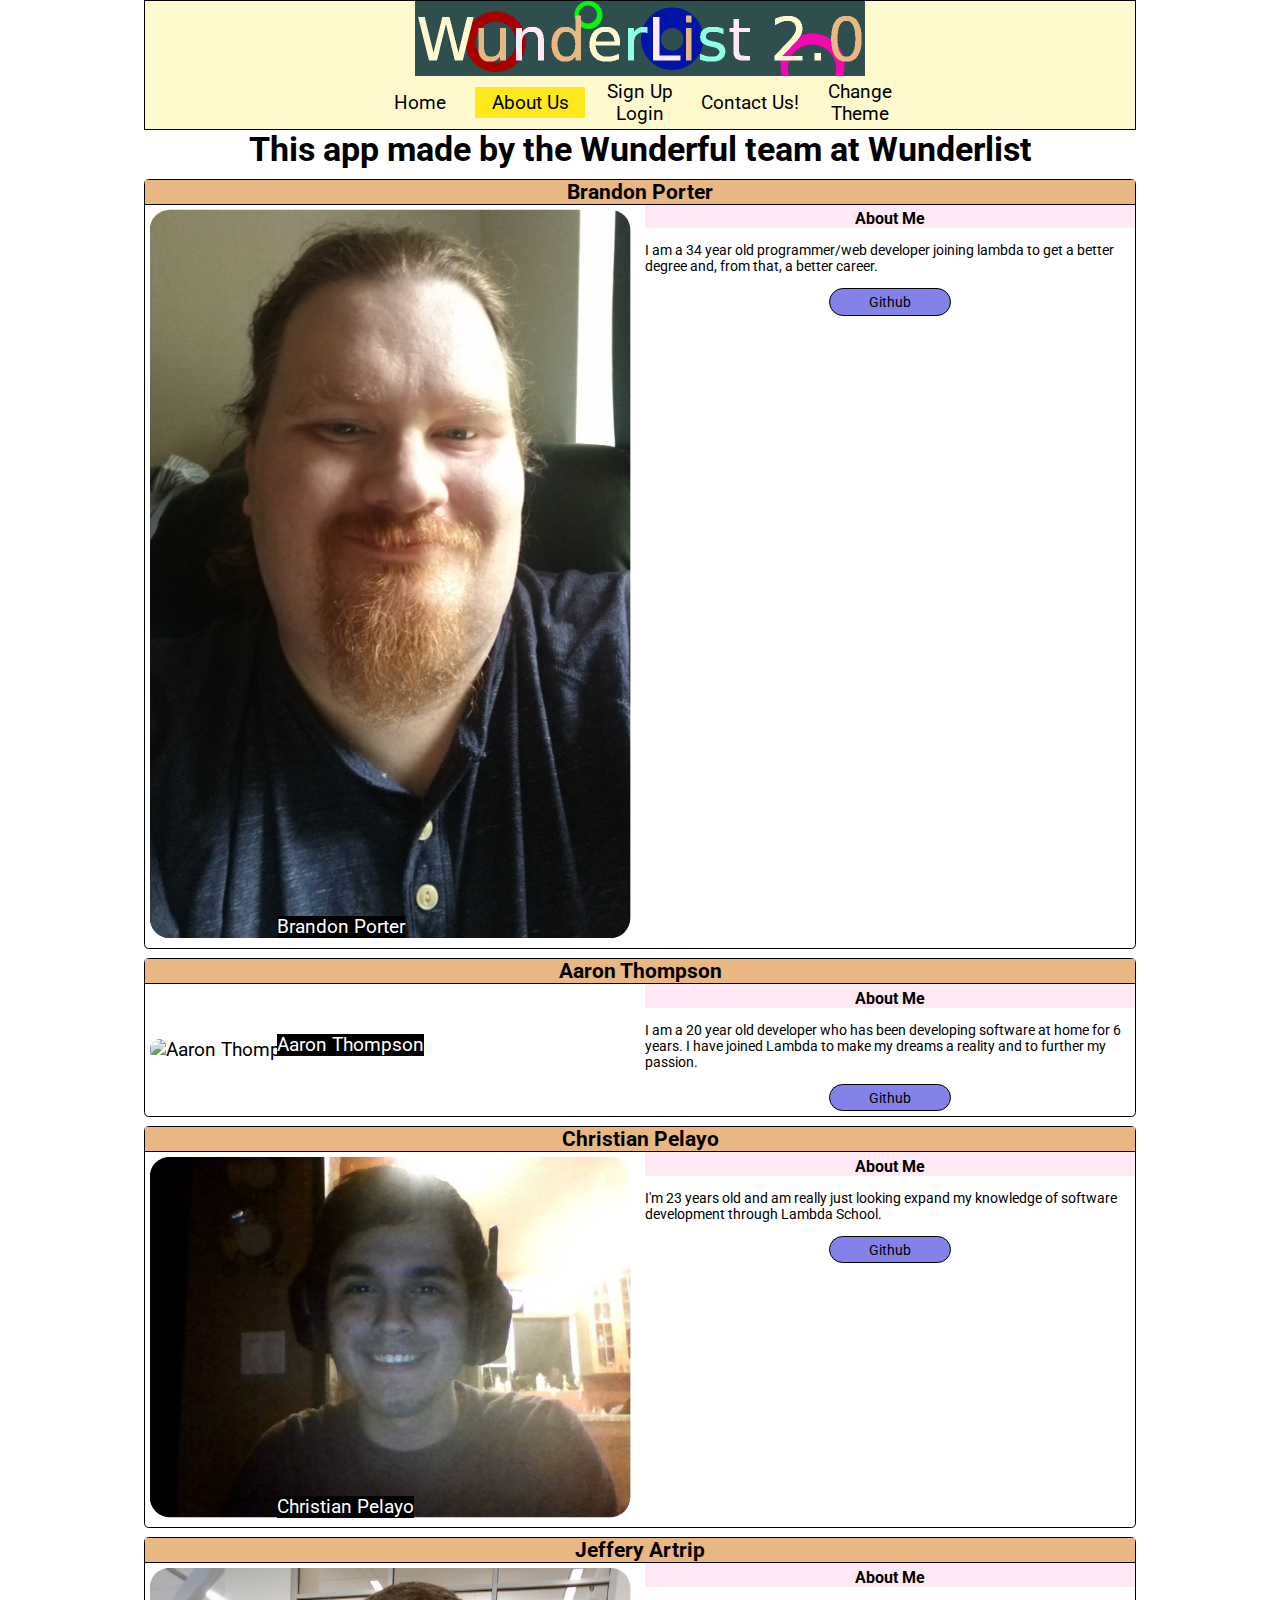
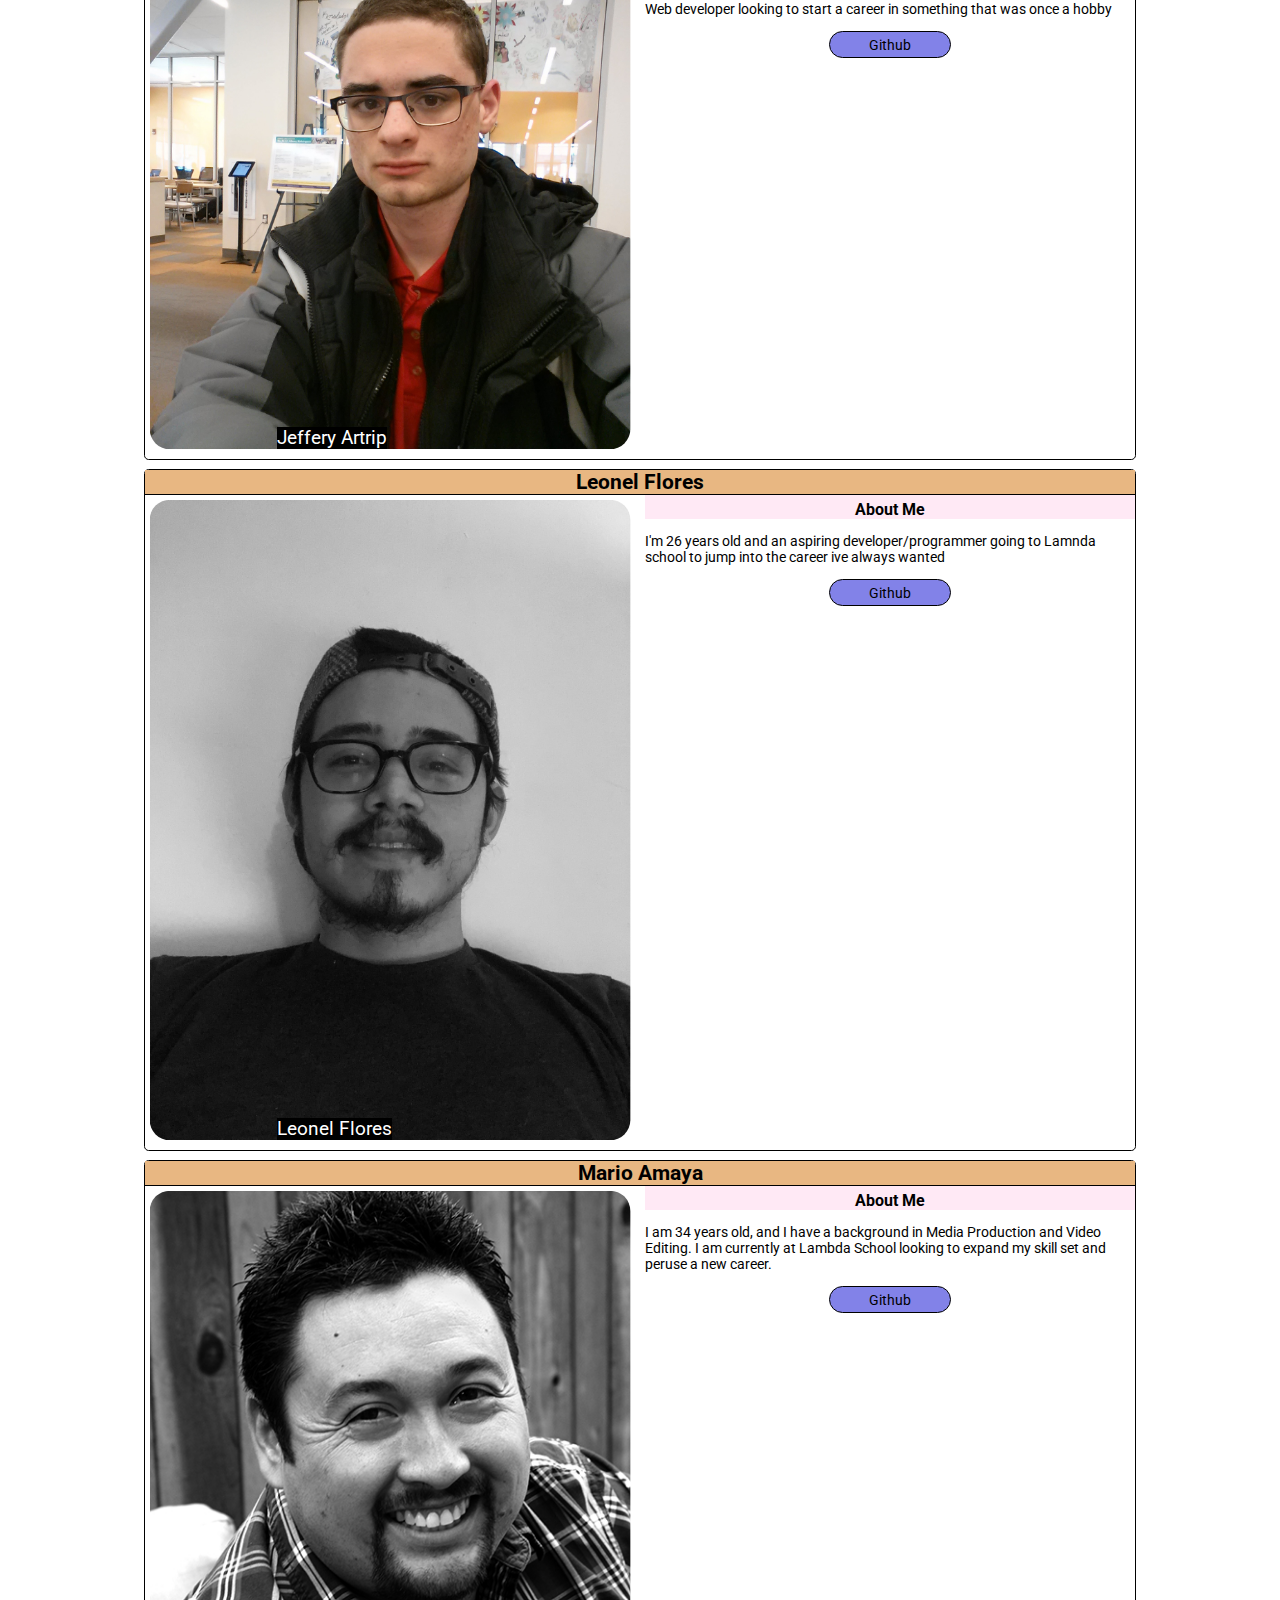
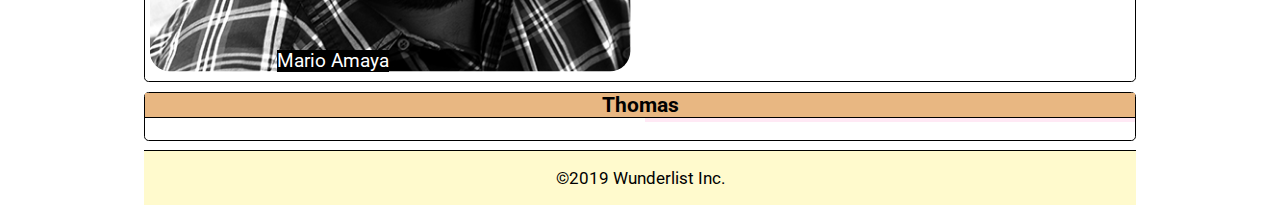
==== about.html @ 2109b666 "MostMVP and some stretch: added support for themes" ====
<!DOCTYPE html>
<html lang="en">
<head>
    <meta charset="UTF-8">
    
    <meta name="Author" content="Brandon Porter">
    <meta name="viewport" content="width=device-width, initial-scale=1.0">
    <meta http-equiv="X-UA-Compatible" content="ie=edge">

    <link href="https://fonts.googleapis.com/css?family=Indie+Flower|Roboto" rel="stylesheet">
    <link rel="stylesheet" href="css/index.css">
    
    <script src="/js/theme.js" async type="module"></script>

    <title>Wunderlist 2.0, Organize Your Life</title>
</head>
<body>
    <header>
        <nav></nav>
    </header>

    <h1>This app made by the Wunderful team at Wunderlist</h1>

    <section class="card-container">
        <div class="card">
            <h3>Brandon Porter</h3>
            <div class="card-data">
                <div class="card-img">
                    <img src="/img/brandon-porter.jpg" alt="Brandon Porter">
                    <p>
                        Brandon Porter
                    </p>
                </div>
                <div class="card-text">
                    <h4>
                        About Me
                    </h4>
                    <p>
                        I am a 34 year old programmer/web developer joining lambda to get a better degree and, from that, a better career.
                    </p>
                    <p class="github">
                        <a href="https://github.com/AshenPheonix?tab=repositories">Github</a>
                    </p>
                </div>
            </div>
        </div>
    </section>
    <section class="card-container">
        <div class="card">
            <h3>Aaron Thompson</h3>
            <div class="card-data">
                <div class="card-img">
                    <img src="/img/aaron.png" alt="Aaron Thompson">
                    <p>Aaron Thompson</p>
                </div>
                <div class="card-text">
                    <h4>About Me</h4>
                    <p>
                        I am a 20 year old developer who has been developing software at home for 6 years. I have joined Lambda to make my dreams a reality and to further my passion.
                    </p>
                    <p class="github">
                        <a href="https://github.com/AaronJThompson?tab=repositories">Github</a>
                    </p>
                </div>
            </div>
        </div>
    </section>
    <section class="card-container">
        <div class="card">
            <h3>Christian Pelayo</h3>
            <div class="card-data">
                <div class="card-img">
                    <img src="./img/christian.jpg" alt="Christian Pelayo">
                    <p>
                        Christian Pelayo
                    </p>
                </div>
                <div class="card-text">
                    <h4>About Me</h4>
                    <p>
                        I'm 23 years old and am really just looking expand my knowledge of software development through Lambda School.
                    </p>
                    <p class="github">
                        <a href="https://github.com/onetrckchris?tab=repositories">Github</a>
                    </p>
                </div>
            </div>
        </div>
    </section>
    <section class="card-container">
        <div class="card">
            <h3>Jeffery Artrip</h3>
            <div class="card-data">
                <div class="card-img">
                    <img src="/img/jeff-a.jpg" alt="Jeffery Artrip">
                    <p>
                        Jeffery Artrip
                    </p>
                </div>
                <div class="card-text">
                    <h4>
                        About Me
                    </h4>
                    <p>
                        Web developer looking to start a career in something that was once a hobby
                    </p>
                    <p class="github">
                        <a href="https://github.com/jeff15133?tab=repositories">Github</a>
                    </p>
                </div>
            </div>
        </div>
    </section>
    <section class="card-container">
        <div class="card">
            <h3>Leonel Flores</h3>
            <div class="card-data">
                <div class="card-img">
                    <img src="/img/leonel.jpg" alt="Leonel Flores">
                    <p>Leonel Flores</p>
                </div>
                <div class="card-text">
                    <h4>
                        About Me
                    </h4>
                    <p>
                        I'm 26 years old and an aspiring developer/programmer going to Lamnda school to jump into the career ive always wanted
                    </p>
                    <p class="github">
                        <a href="https://github.com/lflores12?tab=repositories">Github</a>
                    </p>
                </div>
            </div>
        </div>
    </section>
    <section class="card-container">
        <div class="card">
            <h3>Mario Amaya</h3>
            <div class="card-data">
                <div class="card-img">
                    <img src="/img/mario.jpg" alt="Mario Amaya">
                    <p>
                        Mario Amaya
                    </p>
                </div>
                <div class="card-text">
                    <h4>
                        About Me
                    </h4>
                    <p>
                        I am 34 years old, and I have a background in Media Production and Video Editing.  I am currently at Lambda School looking to expand my skill set and peruse a new career.
                    </p>
                    <p class="github">
                        <a href="https://github.com/MAmaya1?tab=repositories">Github</a>
                    </p>
                </div>
            </div>
        </div>
    </section>
    <section class="card-container">
        <div class="card">
            <h3>Thomas</h3>
            <div class="card-data">
                <div class="card-img">
                    <img src="" alt="">
                    <p></p>
                </div>
                <div class="card-text">
                    <h4></h4>
                    <p></p>
                </div>
            </div>
        </div>
    </section>
    
    <footer></footer>
    <script src="js/runtime.js" type='module'></script>
</body>
</html>
---- css/index.css ----
html,
body {
  font-family: 'Roboto', sans-serif;
  font-size: 14pt;
  margin: 0;
  padding: 0;
}
body {
  width: 100%;
  background-color: white;
}
@media (min-width:768px) {
  body {
    width: 768px;
    margin: auto;
  }
}
@media (min-width:992px) {
  body {
    width: 992px;
    margin: auto;
  }
}
* {
  box-sizing: border-box;
}
h1,
h2,
h3,
h4,
h5,
h6 {
  margin: 0;
  padding: 0;
  font-size: 1rem;
}
h1 {
  text-align: center;
  font-size: 1.8rem;
}
h2 {
  text-align: center;
  font-size: 1.3rem;
}
img {
  width: 100%;
}
header {
  display: flex;
  flex-direction: row;
  justify-content: space-between;
  flex-wrap: nowrap;
  align-items: flex-start;
  position: sticky;
  top: 0;
  width: 100%;
  height: 50px;
  z-index: 1;
}
header .headerImg img {
  max-width: 70%;
  background-color: darkslategray;
}
@media (min-width:768px) {
  header .headerImg img {
    max-width: 50%;
    margin: auto;
  }
}
@media (min-width:768px) {
  header .headerImg {
    display: flex;
    flex-direction: row;
    justify-content: center;
    flex-wrap: nowrap;
    align-items: flex-start;
  }
}
@media (min-width:768px) {
  header {
    display: flex;
    flex-direction: column;
    justify-content: center;
    flex-wrap: nowrap;
    align-items: center;
    height: auto;
    border: 1px black solid;
    border-radius: 0;
    background-color: #fffacd;
  }
}
header nav {
  position: absolute;
  right: 0px;
  top: 0px;
  text-align: center;
  overflow: hidden;
  margin: 0;
  z-index: 100;
  display: flex;
  flex-direction: column;
  justify-content: center;
  flex-wrap: nowrap;
  align-items: flex-start;
  align-items: center;
}
header nav .menuButton {
  background-color: #fffacd;
  cursor: pointer;
  margin: auto;
  padding: 12.5px;
  border: 1px black solid;
  border-radius: 0.25rem;
  width: 110px;
}
@media (min-width:768px) {
  header nav .menuButton {
    display: none;
  }
}
header nav .navContainer {
  background-color: #fffacd;
  transition: transform 0.25s;
  z-index: 100;
}
header nav .navContainer.hide {
  transform: translate(101%);
}
@media (min-width:768px) {
  header nav .navContainer.hide {
    transform: translate(0%);
  }
}
header nav .navContainer section {
  width: 110px;
  padding: 0.25rem;
  border: 1px black solid;
  border-radius: 0.25rem;
}
header nav .navContainer section a {
  text-decoration: none;
  color: black;
}
@media (min-width:768px) {
  header nav .navContainer section {
    border: none;
    border-radius: 0;
  }
}
@media (min-width:768px) {
  header nav .navContainer {
    display: flex;
    flex-direction: row;
    justify-content: space-around;
    flex-wrap: nowrap;
    align-items: flex-start;
    align-items: center;
  }
}
header nav .navContainer .current {
  background-color: #ffe81b;
}
@media (min-width:768px) {
  header nav {
    position: relative;
    width: 100%;
    display: flex;
    flex-direction: row;
    justify-content: center;
    flex-wrap: nowrap;
    align-items: center;
  }
}
.foot {
  background-color: #fffacd;
  display: flex;
  flex-direction: row;
  justify-content: center;
  flex-wrap: nowrap;
  align-items: center;
  border-top: 1px black solid;
}
.foot p {
  font-size: 0.9rem;
}
.card-container {
  border: 1px black solid;
  border-radius: 0.25rem;
  margin: 0.5rem 0rem;
}
.card-container h3 {
  border-bottom: black 1px solid;
  background-color: #E8B782;
  margin: 0;
  font-size: 1.1rem;
  text-align: center;
}
.card-container .card-data {
  display: flex;
  flex-direction: column;
  justify-content: center;
  flex-wrap: nowrap;
  align-items: flex-start;
  padding: 0;
}
.card-container .card-data .card-img {
  margin: 0;
  padding: 0;
  width: 100%;
  position: relative;
  border-bottom: 1px solid black;
}
.card-container .card-data .card-img img {
  padding: 0;
  max-width: 100%;
}
@media (min-width:768px) {
  .card-container .card-data .card-img img {
    padding: 0.25rem;
    border-radius: 25px;
  }
}
.card-container .card-data .card-img p {
  position: absolute;
  bottom: 0;
  margin: 0.5rem;
  color: white;
  background-color: black;
}
@media (min-width:768px) {
  .card-container .card-data .card-img p {
    left: 25%;
  }
}
@media (min-width:768px) {
  .card-container .card-data .card-img {
    border-bottom: none;
    margin-right: 0.5rem;
    align-self: center;
  }
}
.card-container .card-data .card-text {
  width: 100%;
  margin: 0;
}
.card-container .card-data .card-text h4 {
  font-size: 0.85rem;
  padding-top: 0.25rem;
  text-align: center;
  background-color: #ffe9f5;
}
.card-container .card-data .card-text p,
.card-container .card-data .card-text li {
  font-size: 0.75rem;
  color: black;
}
.card-container .card-data .card-text .github {
  border: 1px black solid;
  border-radius: 0.25rem;
  border-radius: 1rem;
  margin: auto;
  text-align: center;
  margin-bottom: 0.25rem;
  width: 25%;
  padding: 0.25rem;
  background-color: #8282e8;
}
.card-container .card-data .card-text .github a {
  text-align: center;
  text-decoration: none;
  padding: 0.25rem;
  color: black;
}
.card-container .card-data .card-text button {
  margin: auto;
  margin-bottom: 1rem;
  background-color: #8fffe6;
  border: outset #8fffe6 2px;
  display: block;
  align-self: center;
}
.card-container .card-data .card-text button:hover {
  border-style: inset;
}
@media (min-width:768px) {
  .card-container .card-data {
    display: flex;
    flex-direction: row;
    justify-content: center;
    flex-wrap: nowrap;
    align-items: flex-start;
  }
}
form {
  display: flex;
  flex-direction: column;
  justify-content: center;
  flex-wrap: nowrap;
  align-items: flex-start;
  border: 1px black solid;
  border-radius: 0.25rem;
  margin: 1rem 0.5rem;
  padding: 0.5rem;
  color: black;
}
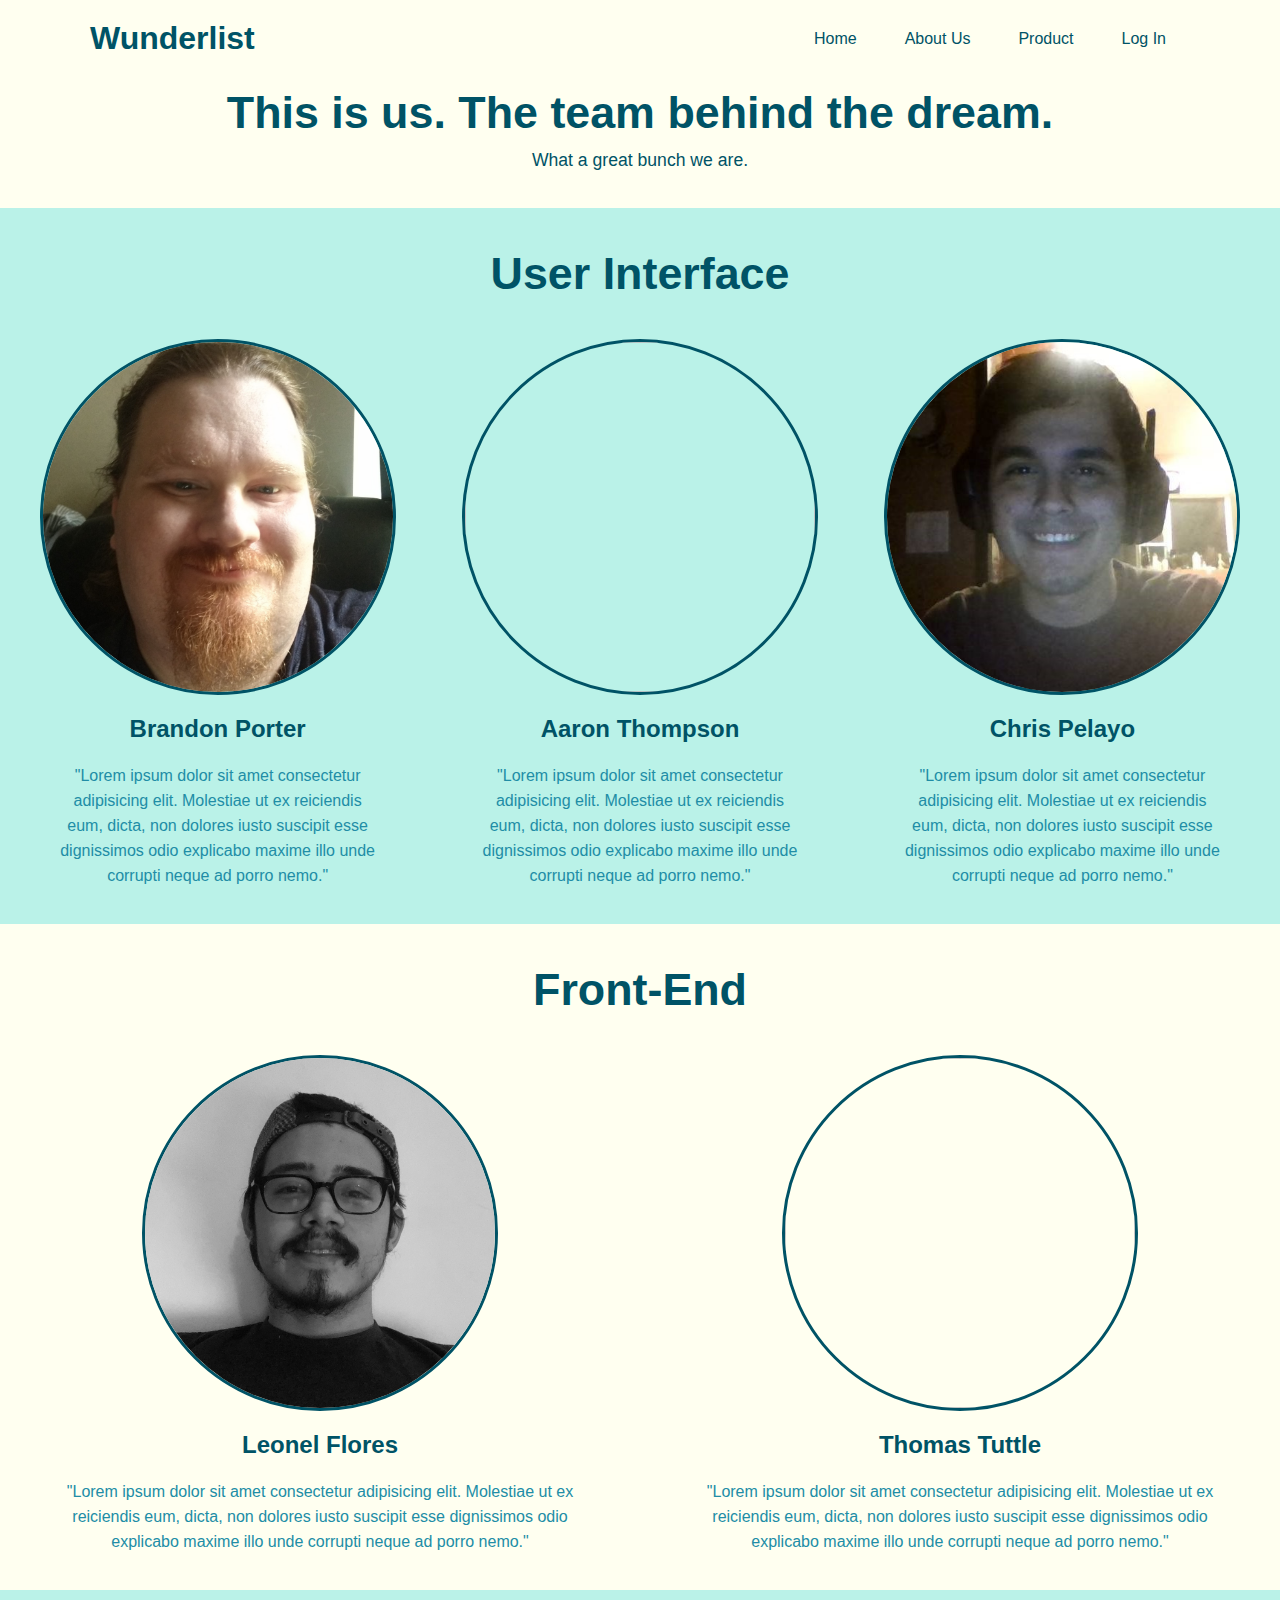
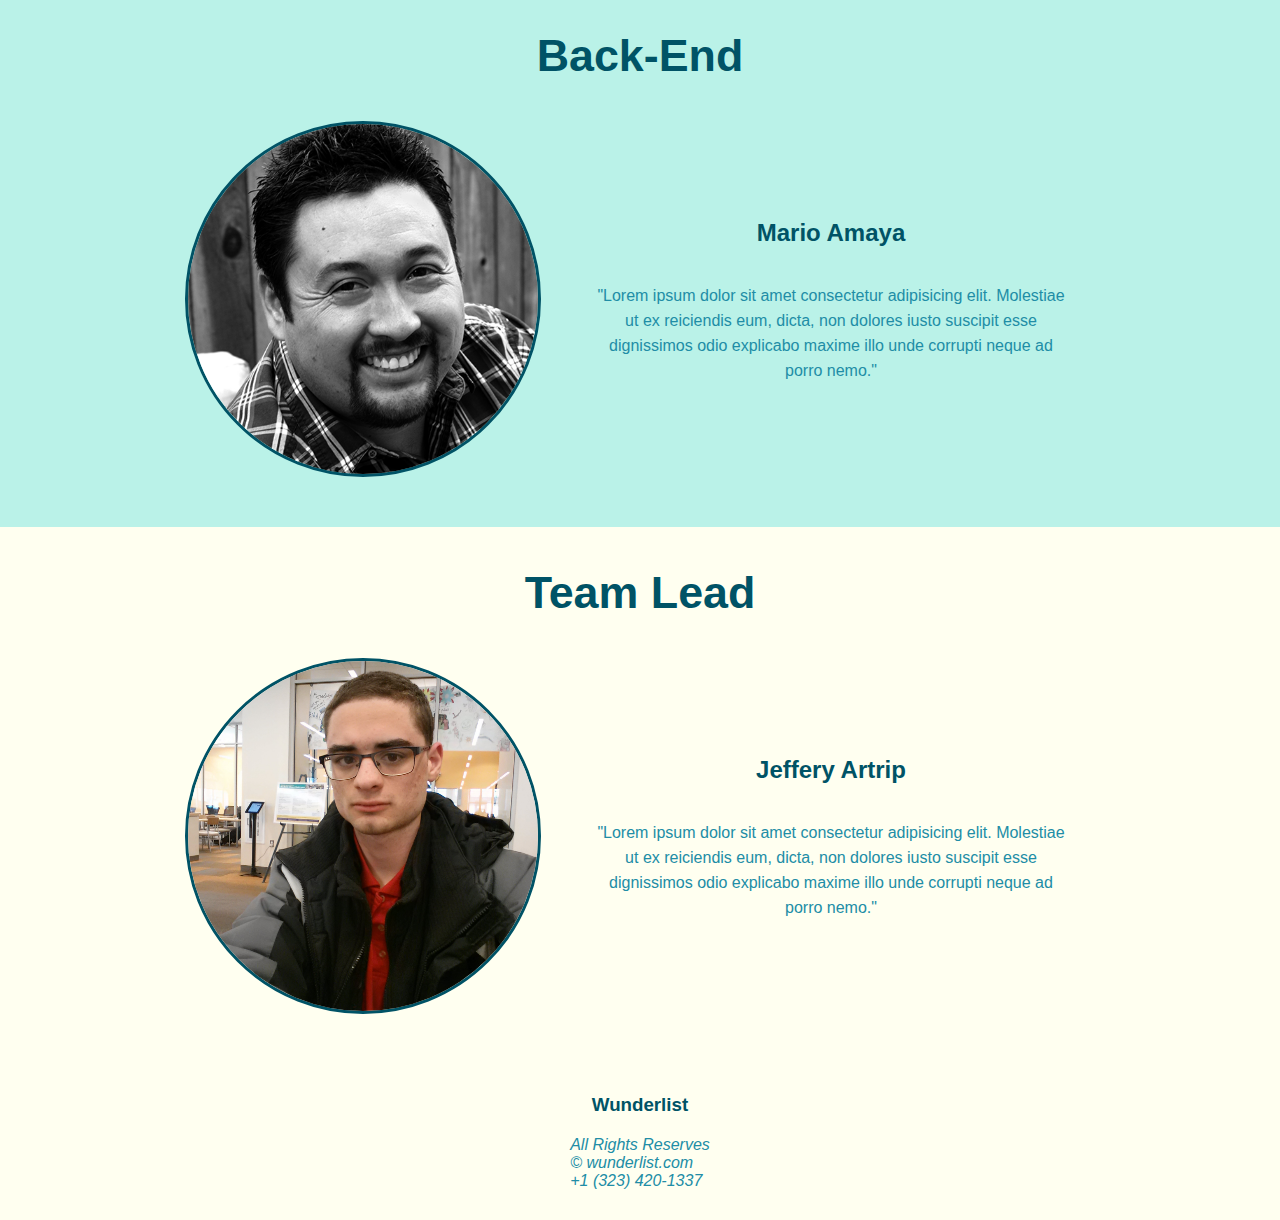
==== commit 9d059624: "placed all files in their proper folders" ====
--- a/about.html
+++ b/about.html
@@ -1,179 +1,117 @@
-<!DOCTYPE html>
-<html lang="en">
-<head>
-    <meta charset="UTF-8">
-    
-    <meta name="Author" content="Brandon Porter">
-    <meta name="viewport" content="width=device-width, initial-scale=1.0">
-    <meta http-equiv="X-UA-Compatible" content="ie=edge">
-
-    <link href="https://fonts.googleapis.com/css?family=Indie+Flower|Roboto" rel="stylesheet">
-    <link rel="stylesheet" href="css/index.css">
-    
-    <script src="/js/theme.js" async type="module"></script>
-
-    <title>Wunderlist 2.0, Organize Your Life</title>
-</head>
-<body>
-    <header>
-        <nav></nav>
-    </header>
-
-    <h1>This app made by the Wunderful team at Wunderlist</h1>
-
-    <section class="card-container">
-        <div class="card">
-            <h3>Brandon Porter</h3>
-            <div class="card-data">
-                <div class="card-img">
-                    <img src="/img/brandon-porter.jpg" alt="Brandon Porter">
-                    <p>
-                        Brandon Porter
-                    </p>
-                </div>
-                <div class="card-text">
-                    <h4>
-                        About Me
-                    </h4>
-                    <p>
-                        I am a 34 year old programmer/web developer joining lambda to get a better degree and, from that, a better career.
-                    </p>
-                    <p class="github">
-                        <a href="https://github.com/AshenPheonix?tab=repositories">Github</a>
-                    </p>
-                </div>
-            </div>
-        </div>
-    </section>
-    <section class="card-container">
-        <div class="card">
-            <h3>Aaron Thompson</h3>
-            <div class="card-data">
-                <div class="card-img">
-                    <img src="/img/aaron.png" alt="Aaron Thompson">
-                    <p>Aaron Thompson</p>
-                </div>
-                <div class="card-text">
-                    <h4>About Me</h4>
-                    <p>
-                        I am a 20 year old developer who has been developing software at home for 6 years. I have joined Lambda to make my dreams a reality and to further my passion.
-                    </p>
-                    <p class="github">
-                        <a href="https://github.com/AaronJThompson?tab=repositories">Github</a>
-                    </p>
-                </div>
-            </div>
-        </div>
-    </section>
-    <section class="card-container">
-        <div class="card">
-            <h3>Christian Pelayo</h3>
-            <div class="card-data">
-                <div class="card-img">
-                    <img src="./img/christian.jpg" alt="Christian Pelayo">
-                    <p>
-                        Christian Pelayo
-                    </p>
-                </div>
-                <div class="card-text">
-                    <h4>About Me</h4>
-                    <p>
-                        I'm 23 years old and am really just looking expand my knowledge of software development through Lambda School.
-                    </p>
-                    <p class="github">
-                        <a href="https://github.com/onetrckchris?tab=repositories">Github</a>
-                    </p>
-                </div>
-            </div>
-        </div>
-    </section>
-    <section class="card-container">
-        <div class="card">
-            <h3>Jeffery Artrip</h3>
-            <div class="card-data">
-                <div class="card-img">
-                    <img src="/img/jeff-a.jpg" alt="Jeffery Artrip">
-                    <p>
-                        Jeffery Artrip
-                    </p>
-                </div>
-                <div class="card-text">
-                    <h4>
-                        About Me
-                    </h4>
-                    <p>
-                        Web developer looking to start a career in something that was once a hobby
-                    </p>
-                    <p class="github">
-                        <a href="https://github.com/jeff15133?tab=repositories">Github</a>
-                    </p>
-                </div>
-            </div>
-        </div>
-    </section>
-    <section class="card-container">
-        <div class="card">
-            <h3>Leonel Flores</h3>
-            <div class="card-data">
-                <div class="card-img">
-                    <img src="/img/leonel.jpg" alt="Leonel Flores">
-                    <p>Leonel Flores</p>
-                </div>
-                <div class="card-text">
-                    <h4>
-                        About Me
-                    </h4>
-                    <p>
-                        I'm 26 years old and an aspiring developer/programmer going to Lamnda school to jump into the career ive always wanted
-                    </p>
-                    <p class="github">
-                        <a href="https://github.com/lflores12?tab=repositories">Github</a>
-                    </p>
-                </div>
-            </div>
-        </div>
-    </section>
-    <section class="card-container">
-        <div class="card">
-            <h3>Mario Amaya</h3>
-            <div class="card-data">
-                <div class="card-img">
-                    <img src="/img/mario.jpg" alt="Mario Amaya">
-                    <p>
-                        Mario Amaya
-                    </p>
-                </div>
-                <div class="card-text">
-                    <h4>
-                        About Me
-                    </h4>
-                    <p>
-                        I am 34 years old, and I have a background in Media Production and Video Editing.  I am currently at Lambda School looking to expand my skill set and peruse a new career.
-                    </p>
-                    <p class="github">
-                        <a href="https://github.com/MAmaya1?tab=repositories">Github</a>
-                    </p>
-                </div>
-            </div>
-        </div>
-    </section>
-    <section class="card-container">
-        <div class="card">
-            <h3>Thomas</h3>
-            <div class="card-data">
-                <div class="card-img">
-                    <img src="" alt="">
-                    <p></p>
-                </div>
-                <div class="card-text">
-                    <h4></h4>
-                    <p></p>
-                </div>
-            </div>
-        </div>
-    </section>
-    
-    <footer></footer>
-    <script src="js/runtime.js" type='module'></script>
-</body>
+<html>
+    <head>
+        <title>Lambda Times</title>
+        <link rel="icon" href="./favicon.ico">
+        <link rel="stylesheet" type="text/css" href="./CSS/index.css" />
+        <script src="./components/Menu/Menu.js" async></script>
+    </head>
+    <body>
+        <header>
+            <a href="/"><h2 class='app-name'>Wunderlist</h2></a>
+            <img class="menu-btn" src="./assets/Hamburger_icon.svg.png" alt="menu button">
+            <nav class="menu-nav">
+                <a href="/">Home</a>
+                <a href="./about.html">About Us</a>
+                <a href="./product.html">Product</a>
+                <a href="#">Log In</a>
+            </nav>
+        </header>
+
+        <div class="menu hide">
+            <ul>
+                <li><a href="/">Home</a></li>
+                <li><a href="./about.html">About Us</a></li>
+                <li><a href="./product.html">Product</a></li>
+                <li><a href="#">Log In</a></li>
+            </ul>
+        </div>
+
+        <section class="sign-up">
+            <h1>This is us. The team behind the dream.</h1>
+            <p>What a great bunch we are.</p>
+        </section>
+
+        <section class="about-content">
+            <div class="gray-bg">
+                <div class="role user-interface">
+                    <h1>User Interface</h1>
+                    <div class="about-person">
+                        <img class="person-img" src="./assets/brandon-porter.jpg"/>
+                        <div class="person-text">
+                            <h2>Brandon Porter</h2>
+                            <p>"Lorem ipsum dolor sit amet consectetur adipisicing elit. Molestiae ut ex reiciendis eum, dicta, non dolores iusto suscipit esse dignissimos odio explicabo maxime illo unde corrupti neque ad porro nemo."</p>
+                        </div>
+                    </div>
+        
+                    <div class="about-person">
+                        <img class="person-img" src="./assets/aaron-thompson.png"/>
+                        <div class="person-text">
+                            <h2>Aaron Thompson</h2>
+                            <p>"Lorem ipsum dolor sit amet consectetur adipisicing elit. Molestiae ut ex reiciendis eum, dicta, non dolores iusto suscipit esse dignissimos odio explicabo maxime illo unde corrupti neque ad porro nemo."</p>
+                        </div>
+                    </div>
+        
+                    <div class="about-person">
+                        <img class="person-img" src="./assets/chris-pelayo.jpg"/>
+                        <div class="person-text">
+                            <h2>Chris Pelayo</h2>
+                            <p>"Lorem ipsum dolor sit amet consectetur adipisicing elit. Molestiae ut ex reiciendis eum, dicta, non dolores iusto suscipit esse dignissimos odio explicabo maxime illo unde corrupti neque ad porro nemo."</p>
+                        </div>
+                    </div>
+                </div>
+            </div>
+
+            <div class="role front-end">
+                <h1>Front-End</h1>
+                <div class="about-person">
+                    <img class="person-img" src="./assets/leonel-flores.jpg"/>
+                    <div class="person-text">
+                        <h2>Leonel Flores</h2>
+                        <p>"Lorem ipsum dolor sit amet consectetur adipisicing elit. Molestiae ut ex reiciendis eum, dicta, non dolores iusto suscipit esse dignissimos odio explicabo maxime illo unde corrupti neque ad porro nemo."</p>
+                    </div>
+                </div>
+    
+                <div class="about-person">
+                    <img class="person-img" />
+                    <div class="person-text">
+                        <h2>Thomas Tuttle</h2>
+                        <p>"Lorem ipsum dolor sit amet consectetur adipisicing elit. Molestiae ut ex reiciendis eum, dicta, non dolores iusto suscipit esse dignissimos odio explicabo maxime illo unde corrupti neque ad porro nemo."</p>
+                    </div>
+                </div>
+            </div>
+
+            <div class="gray-bg">
+                <div class="role back-end">
+                    <h1>Back-End</h1>
+                    <div class="about-person">
+                        <img class="person-img" src="./assets/mario-amaya.jpg"/>
+                        <div class="person-text">
+                            <h2>Mario Amaya</h2>
+                            <p>"Lorem ipsum dolor sit amet consectetur adipisicing elit. Molestiae ut ex reiciendis eum, dicta, non dolores iusto suscipit esse dignissimos odio explicabo maxime illo unde corrupti neque ad porro nemo."</p>
+                        </div>
+                    </div>
+                </div>
+            </div>
+
+            <div class="role back-end">
+                <h1>Team Lead</h1>
+                <div class="about-person">
+                    <img class="person-img" src="./assets/jeffery-artrip.jpg"/>
+                    <div class="person-text">
+                        <h2>Jeffery Artrip</h2>
+                        <p>"Lorem ipsum dolor sit amet consectetur adipisicing elit. Molestiae ut ex reiciendis eum, dicta, non dolores iusto suscipit esse dignissimos odio explicabo maxime illo unde corrupti neque ad porro nemo."</p>
+                    </div>
+                </div>
+            </div>
+        </section>
+
+        <footer>
+            <h3>Wunderlist</h3>
+            <address>
+                All Rights Reserves <br>
+                © wunderlist.com <br>
+                +1 (323) 420-1337
+            </address>
+        </footer>
+    </body>
 </html>--- a/CSS/index.css
+++ b/CSS/index.css
@@ -0,0 +1,438 @@
+@font-face {
+  font-family: 'PT Sans';
+  font-style: italic;
+  font-weight: 400;
+  src: local('PT Sans Italic'), local('PTSans-Italic'), url(https://fonts.gstatic.com/s/ptsans/v10/jizYRExUiTo99u79D0e0x8mN.ttf) format('truetype');
+}
+@font-face {
+  font-family: 'PT Sans';
+  font-style: italic;
+  font-weight: 700;
+  src: local('PT Sans Bold Italic'), local('PTSans-BoldItalic'), url(https://fonts.gstatic.com/s/ptsans/v10/jizdRExUiTo99u79D0e8fOydLxUY.ttf) format('truetype');
+}
+@font-face {
+  font-family: 'PT Sans';
+  font-style: normal;
+  font-weight: 400;
+  src: local('PT Sans'), local('PTSans-Regular'), url(https://fonts.gstatic.com/s/ptsans/v10/jizaRExUiTo99u79D0KEwA.ttf) format('truetype');
+}
+@font-face {
+  font-family: 'PT Sans';
+  font-style: normal;
+  font-weight: 700;
+  src: local('PT Sans Bold'), local('PTSans-Bold'), url(https://fonts.gstatic.com/s/ptsans/v10/jizfRExUiTo99u79B_mh0O6tKA.ttf) format('truetype');
+}
+html {
+  margin: 0px;
+  padding: 0px;
+}
+html p {
+  line-height: 25px;
+}
+body {
+  padding: 0px;
+  margin: auto;
+  background-color: #FFFFF0;
+  font-family: 'PT Sans', sans-serif;
+}
+body a {
+  text-decoration: none;
+  color: #005366;
+}
+body h1 {
+  font-size: 2.8rem;
+  padding: 0px 30px;
+  margin: 10px 0px;
+}
+body .about-header {
+  text-align: center;
+  margin-bottom: 30px;
+}
+body .hide {
+  display: none;
+}
+header {
+  padding: 20px;
+  display: flex;
+  justify-content: space-between;
+  align-items: none;
+  flex-direction: row;
+  max-width: 1100px;
+  margin: auto;
+}
+header h2 {
+  font-size: 2rem;
+  margin: 0;
+}
+header img {
+  cursor: pointer;
+  margin-top: 5px;
+  width: 30px;
+  height: 30px;
+}
+header nav {
+  display: none;
+}
+@media (min-width: 1000px) {
+  header img {
+    display: none;
+  }
+  header nav {
+    width: 400px;
+    display: flex;
+    justify-content: space-around;
+    align-items: center;
+    flex-direction: row;
+  }
+}
+.menu {
+  background-color: #BAF2E8;
+  border-top: 1px solid #C0C0C0;
+  border-bottom: 1px solid #C0C0C0;
+  display: flex;
+  justify-content: center;
+  align-items: center;
+  flex-direction: space-around;
+  height: 300px;
+  position: absolute;
+  z-index: 4;
+  width: 100%;
+}
+.menu ul {
+  list-style: none;
+}
+.menu li {
+  margin: 10px;
+  font-size: 2rem;
+  text-decoration: none;
+}
+.sign-up {
+  color: #005366;
+  padding: 0px 20px;
+  display: flex;
+  justify-content: center;
+  align-items: center;
+  flex-direction: column;
+  text-align: center;
+}
+.sign-up p {
+  margin: 0px 0px 35px 0px;
+  font-size: 1.1rem;
+}
+.sign-up .sign-up-content input {
+  line-height: 50px;
+  width: 300px;
+  align-self: center;
+  border: 1px solid #005366;
+  font-size: 1rem;
+  padding: 0px 10px;
+  margin-bottom: 20px;
+  text-align: center;
+  color: #005366;
+}
+.sign-up .sign-up-content input::placeholder {
+  color: #005366;
+}
+.sign-up .sign-up-content .sign-up-btn {
+  line-height: 50px;
+  background-color: #F56358;
+  color: #FFFFF0;
+  width: 300px;
+  margin: auto;
+  border-radius: 20px;
+  display: block;
+  cursor: pointer;
+}
+@media (min-width: 1000px) {
+  .sign-up .sign-up-content {
+    display: flex;
+    justify-content: none;
+    align-items: none;
+    flex-direction: row;
+  }
+  .sign-up .sign-up-content input {
+    margin: 0px 10px;
+  }
+  .sign-up .sign-up-content .sign-up-btn {
+    margin: 0px 10px;
+  }
+}
+.testimony-img {
+  height: 300px;
+  width: 100%;
+  background-color: #BAF2E8;
+  display: flex;
+  justify-content: center;
+  align-items: center;
+  flex-direction: row;
+}
+.testimonies {
+  display: flex;
+  justify-content: none;
+  align-items: center;
+  flex-direction: column;
+  padding: 30px 30px 0px 30px;
+  max-width: 1100px;
+  margin: auto;
+}
+.testimonies .testimony-text {
+  color: #218DA6;
+  padding: 0px 75px;
+  text-align: center;
+}
+.testimonies .testimony-text .testimony-giver {
+  color: #005366;
+  margin: 0px;
+  padding: 0px 0px 30px 0px;
+}
+@media (min-width: 800px) {
+  .testimonies {
+    display: flex;
+    justify-content: space-around;
+    align-items: none;
+    flex-direction: row;
+    flex-wrap: wrap;
+  }
+  .testimonies .testimony {
+    width: 45%;
+  }
+  .testimonies .testimony-text {
+    padding: 0px 30px;
+    text-align: center;
+  }
+}
+@media (min-width: 1000px) {
+  .testimonies {
+    display: flex;
+    justify-content: space-around;
+    align-items: none;
+    flex-direction: row;
+  }
+  .testimonies .testimony {
+    width: 30%;
+  }
+  .testimonies .testimony-text {
+    padding: 0px 30px;
+    text-align: center;
+  }
+}
+.about-content {
+  display: flex;
+  justify-content: none;
+  align-items: center;
+  flex-direction: column;
+}
+.about-content .gray-bg {
+  background-color: #BAF2E8;
+  width: 100%;
+}
+.about-content .role {
+  max-width: 1400px;
+  margin: auto;
+  padding-top: 30px;
+  display: flex;
+  justify-content: none;
+  align-items: none;
+  flex-direction: column;
+}
+.about-content .role h1 {
+  text-align: center;
+  color: #005366;
+}
+@media (min-width: 1000px) {
+  .about-content .role {
+    display: flex;
+    justify-content: space-around;
+    align-items: none;
+    flex-direction: row;
+    flex-wrap: wrap;
+  }
+  .about-content .role h1 {
+    width: 100%;
+    margin-bottom: 30px;
+  }
+}
+@media (min-width: 1200px) {
+  .about-content .role {
+    display: flex;
+    justify-content: center;
+    align-items: center;
+    flex-direction: row;
+    flex-wrap: wrap;
+  }
+  .about-content .role h1 {
+    width: 100%;
+    margin-bottom: 40px;
+  }
+}
+@media (min-width: 1000px) {
+  .about-content .user-interface .about-person {
+    width: 50%;
+  }
+  .about-content .user-interface .about-person .person-text {
+    padding: 0px 50px;
+  }
+}
+@media (min-width: 1200px) {
+  .about-content .user-interface .about-person {
+    width: 33%;
+  }
+}
+@media (min-width: 1000px) {
+  .about-content .front-end .about-person {
+    width: 50%;
+  }
+  .about-content .front-end .about-person .person-text {
+    padding: 0px 50px;
+  }
+}
+@media (min-width: 1200px) {
+  .about-content .front-end .about-person {
+    width: 50%;
+  }
+}
+@media (min-width: 1000px) {
+  .about-content .back-end .about-person {
+    display: flex;
+    justify-content: none;
+    align-items: none;
+    flex-direction: row;
+    width: 75%;
+    margin-bottom: 50px;
+    padding-left: 50px;
+  }
+  .about-content .back-end .about-person .person-text {
+    width: 50%;
+    padding: 0px 50px;
+    display: flex;
+    justify-content: center;
+    align-items: center;
+    flex-direction: column;
+  }
+}
+@media (min-width: 1400px) {
+  .about-content .back-end .about-person {
+    padding-left: 100px;
+  }
+  .about-content .back-end .about-person .person-text {
+    width: 50%;
+    padding: 0px 100px;
+  }
+}
+.about-content .about-person {
+  text-align: center;
+  margin-bottom: 20px;
+}
+.about-content .about-person .person-img {
+  height: 350px;
+  width: 350px;
+  border: 3px solid #005366;
+  border-radius: 50%;
+}
+.about-content .about-person .person-text {
+  padding: 0px 20px;
+}
+.about-content .about-person .person-text h2 {
+  color: #005366;
+}
+.about-content .about-person .person-text p {
+  color: #218DA6;
+}
+@media (min-width: 800px) {
+  .about-content .about-person .person-text {
+    padding: 0px 100px;
+  }
+}
+@media (min-width: 1200px) {
+  .about-content .about-person .person-text {
+    padding: 0px 75px;
+  }
+}
+.join-others {
+  text-align: center;
+  color: #005366;
+  background-color: #BAF2E8;
+  padding: 50px 20px;
+}
+.join-others h2 {
+  font-size: 2rem;
+  margin: 0px;
+  margin-bottom: 20px;
+}
+.join-others h2 .colored-h2 {
+  color: #F56358;
+}
+.join-others .sign-up-content input {
+  line-height: 50px;
+  width: 300px;
+  align-self: center;
+  border: 1px solid #005366;
+  font-size: 1rem;
+  padding: 0px 10px;
+  margin-bottom: 20px;
+  text-align: center;
+  color: #005366;
+}
+.join-others .sign-up-content input::placeholder {
+  color: #005366;
+}
+.join-others .sign-up-content .sign-up-btn {
+  line-height: 50px;
+  background-color: #F56358;
+  color: #FFFFF0;
+  width: 300px;
+  margin: auto;
+  border-radius: 20px;
+  display: block;
+  cursor: pointer;
+}
+@media (min-width: 1000px) {
+  .join-others .sign-up-content {
+    display: flex;
+    justify-content: center;
+    align-items: none;
+    flex-direction: row;
+  }
+  .join-others .sign-up-content input {
+    margin: 0px 10px;
+  }
+  .join-others .sign-up-content .sign-up-btn {
+    margin: 0px 10px;
+  }
+}
+@media (min-width: 800px) {
+  .join-others {
+    padding: 50px 125px;
+  }
+}
+@media (min-width: 1000px) {
+  .join-others {
+    padding: 50px 200px;
+  }
+}
+.features {
+  padding: 30px 30px 60px 30px;
+  max-width: 1100px;
+  margin: auto;
+}
+.features h2 {
+  color: #005366;
+  font-size: 2rem;
+}
+.features p {
+  color: #218DA6;
+}
+footer {
+  display: flex;
+  justify-content: center;
+  align-items: center;
+  flex-direction: column;
+  padding: 30px;
+}
+footer h3 {
+  color: #005366;
+  margin: 0px 0px 20px 0px;
+}
+footer address {
+  color: #218DA6;
+}
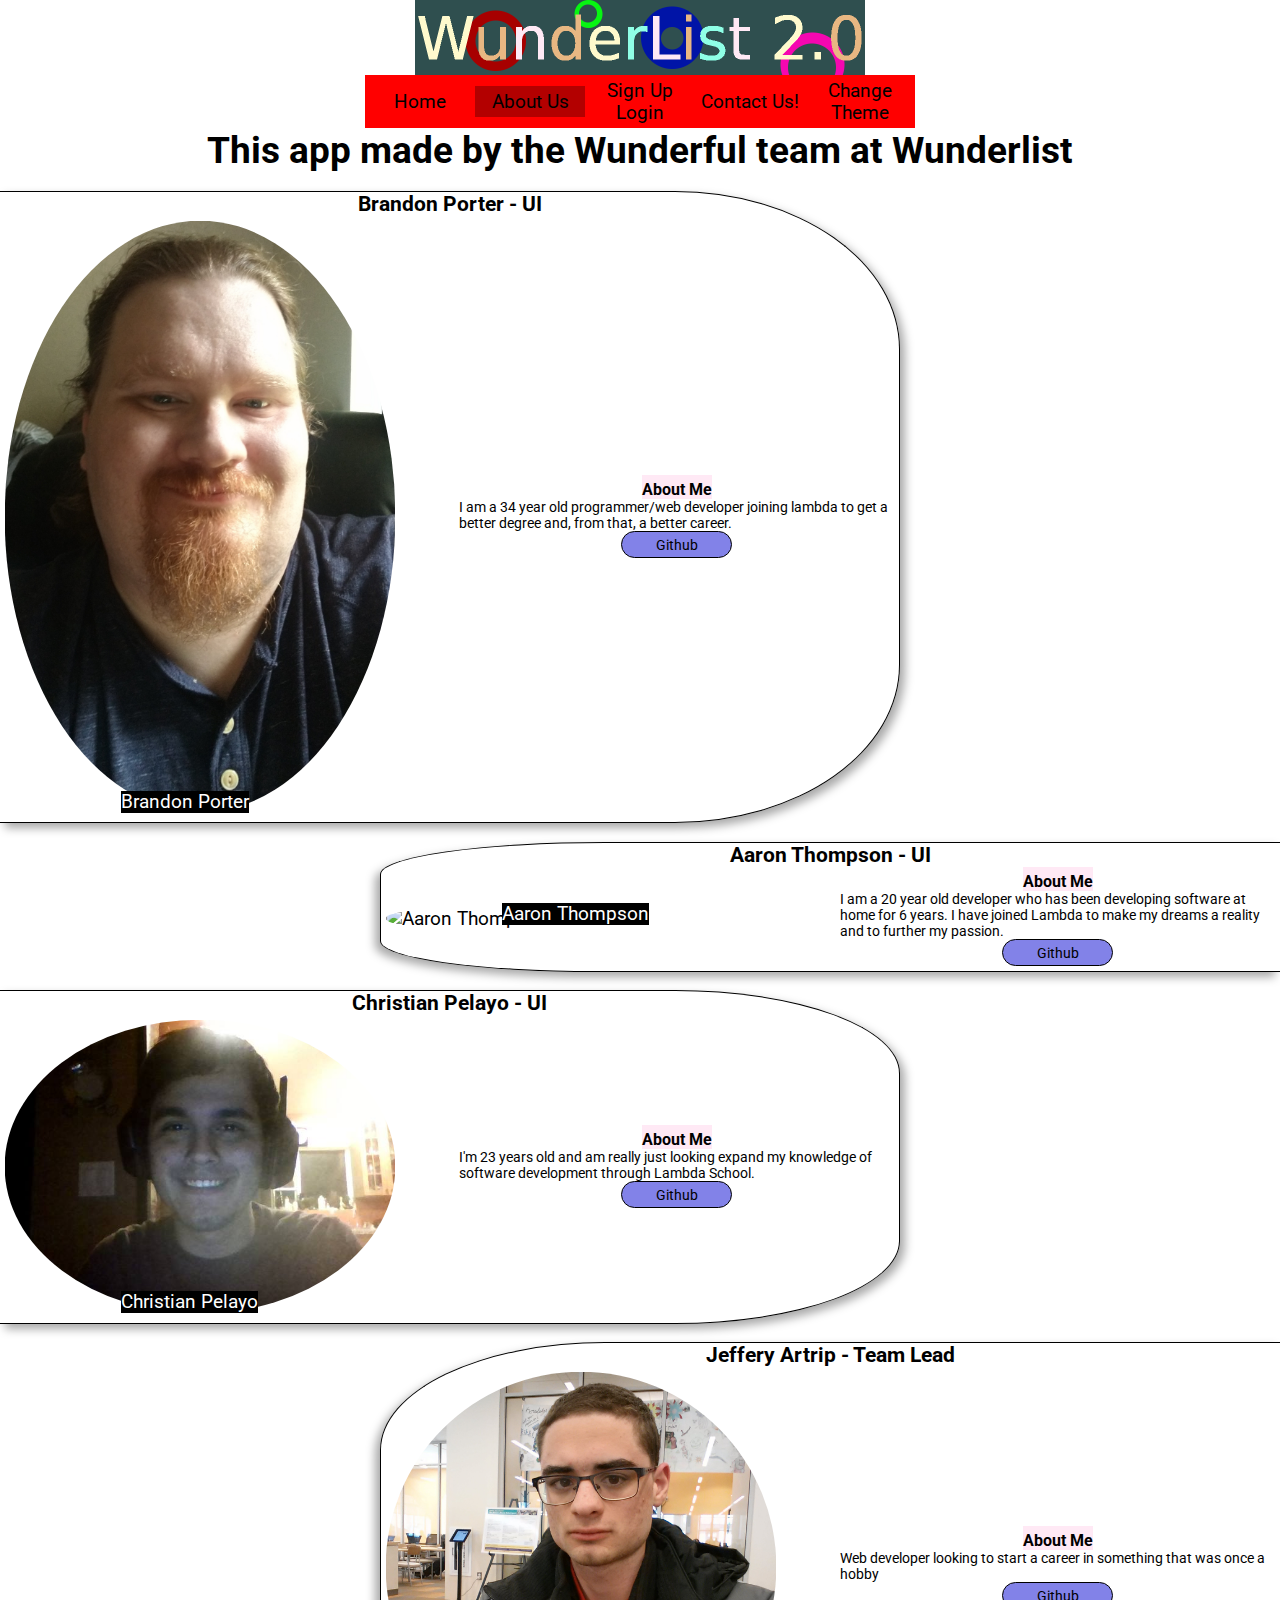
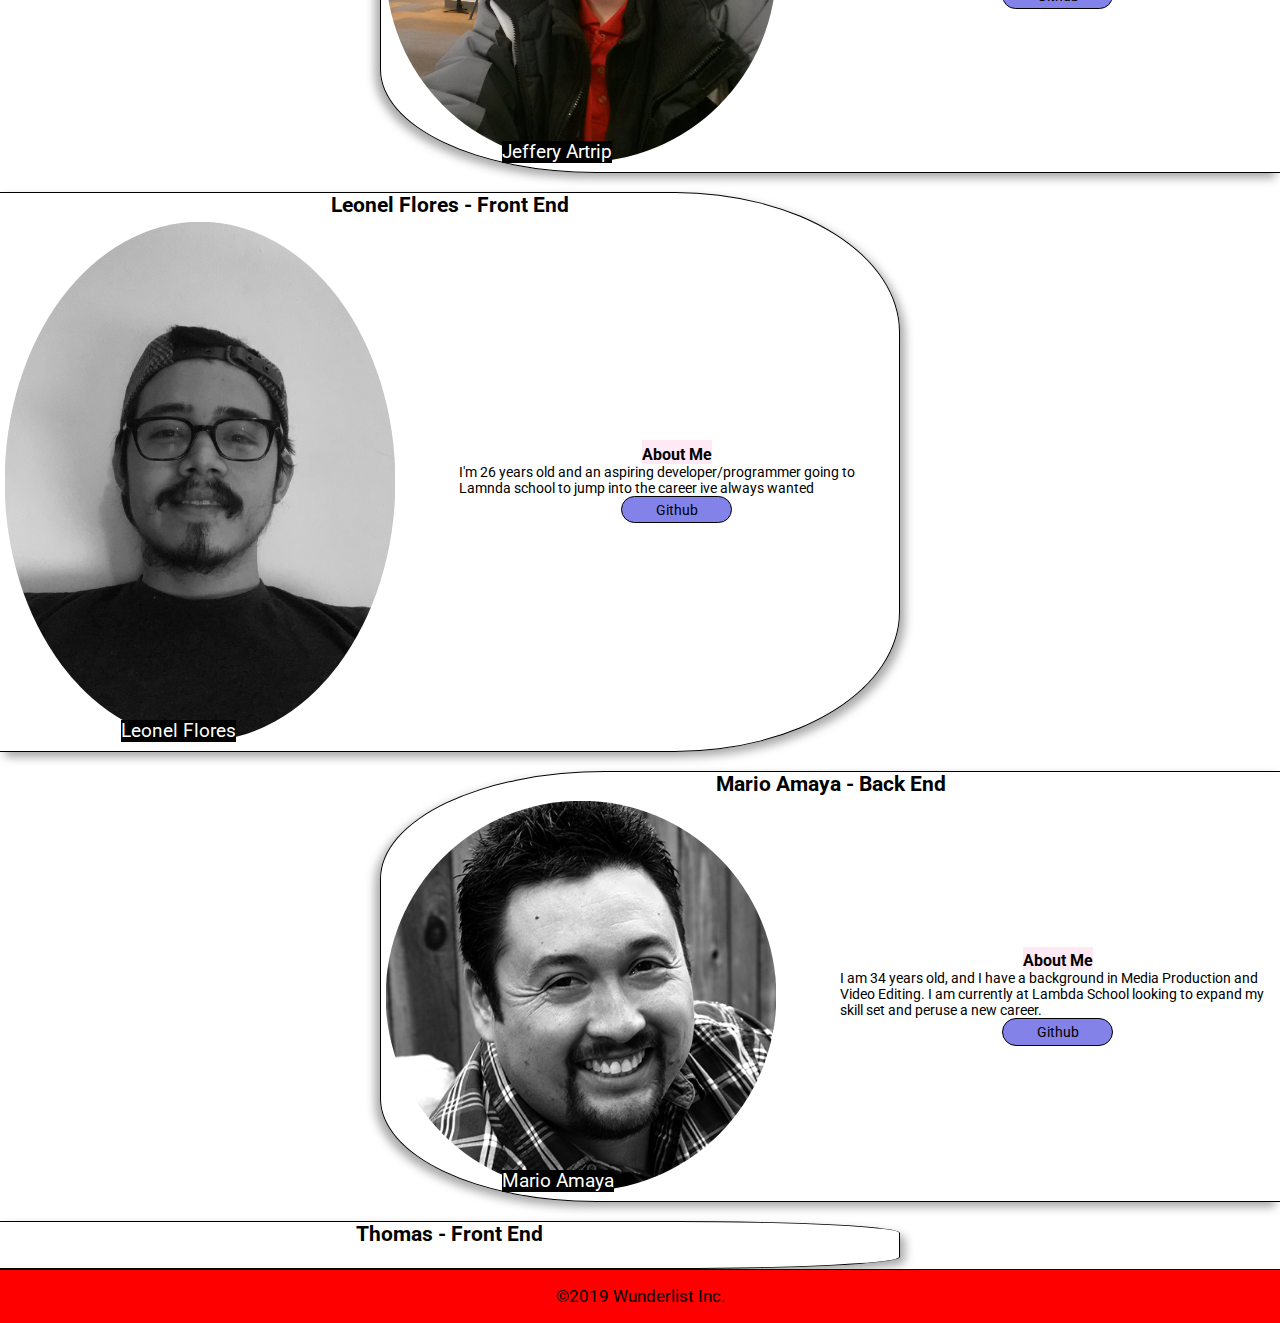
==== commit 50765efc: "Stretch: Some styling changes" ====
--- a/about.html
+++ b/about.html
@@ -1,117 +1,180 @@
-<html>
-    <head>
-        <title>Lambda Times</title>
-        <link rel="icon" href="./favicon.ico">
-        <link rel="stylesheet" type="text/css" href="./CSS/index.css" />
-        <script src="./components/Menu/Menu.js" async></script>
-    </head>
-    <body>
-        <header>
-            <a href="/"><h2 class='app-name'>Wunderlist</h2></a>
-            <img class="menu-btn" src="./assets/Hamburger_icon.svg.png" alt="menu button">
-            <nav class="menu-nav">
-                <a href="/">Home</a>
-                <a href="./about.html">About Us</a>
-                <a href="./product.html">Product</a>
-                <a href="#">Log In</a>
-            </nav>
-        </header>
-
-        <div class="menu hide">
-            <ul>
-                <li><a href="/">Home</a></li>
-                <li><a href="./about.html">About Us</a></li>
-                <li><a href="./product.html">Product</a></li>
-                <li><a href="#">Log In</a></li>
-            </ul>
-        </div>
-
-        <section class="sign-up">
-            <h1>This is us. The team behind the dream.</h1>
-            <p>What a great bunch we are.</p>
-        </section>
-
-        <section class="about-content">
-            <div class="gray-bg">
-                <div class="role user-interface">
-                    <h1>User Interface</h1>
-                    <div class="about-person">
-                        <img class="person-img" src="./assets/brandon-porter.jpg"/>
-                        <div class="person-text">
-                            <h2>Brandon Porter</h2>
-                            <p>"Lorem ipsum dolor sit amet consectetur adipisicing elit. Molestiae ut ex reiciendis eum, dicta, non dolores iusto suscipit esse dignissimos odio explicabo maxime illo unde corrupti neque ad porro nemo."</p>
-                        </div>
-                    </div>
-        
-                    <div class="about-person">
-                        <img class="person-img" src="./assets/aaron-thompson.png"/>
-                        <div class="person-text">
-                            <h2>Aaron Thompson</h2>
-                            <p>"Lorem ipsum dolor sit amet consectetur adipisicing elit. Molestiae ut ex reiciendis eum, dicta, non dolores iusto suscipit esse dignissimos odio explicabo maxime illo unde corrupti neque ad porro nemo."</p>
-                        </div>
-                    </div>
-        
-                    <div class="about-person">
-                        <img class="person-img" src="./assets/chris-pelayo.jpg"/>
-                        <div class="person-text">
-                            <h2>Chris Pelayo</h2>
-                            <p>"Lorem ipsum dolor sit amet consectetur adipisicing elit. Molestiae ut ex reiciendis eum, dicta, non dolores iusto suscipit esse dignissimos odio explicabo maxime illo unde corrupti neque ad porro nemo."</p>
-                        </div>
-                    </div>
-                </div>
-            </div>
-
-            <div class="role front-end">
-                <h1>Front-End</h1>
-                <div class="about-person">
-                    <img class="person-img" src="./assets/leonel-flores.jpg"/>
-                    <div class="person-text">
-                        <h2>Leonel Flores</h2>
-                        <p>"Lorem ipsum dolor sit amet consectetur adipisicing elit. Molestiae ut ex reiciendis eum, dicta, non dolores iusto suscipit esse dignissimos odio explicabo maxime illo unde corrupti neque ad porro nemo."</p>
-                    </div>
-                </div>
-    
-                <div class="about-person">
-                    <img class="person-img" />
-                    <div class="person-text">
-                        <h2>Thomas Tuttle</h2>
-                        <p>"Lorem ipsum dolor sit amet consectetur adipisicing elit. Molestiae ut ex reiciendis eum, dicta, non dolores iusto suscipit esse dignissimos odio explicabo maxime illo unde corrupti neque ad porro nemo."</p>
-                    </div>
-                </div>
-            </div>
-
-            <div class="gray-bg">
-                <div class="role back-end">
-                    <h1>Back-End</h1>
-                    <div class="about-person">
-                        <img class="person-img" src="./assets/mario-amaya.jpg"/>
-                        <div class="person-text">
-                            <h2>Mario Amaya</h2>
-                            <p>"Lorem ipsum dolor sit amet consectetur adipisicing elit. Molestiae ut ex reiciendis eum, dicta, non dolores iusto suscipit esse dignissimos odio explicabo maxime illo unde corrupti neque ad porro nemo."</p>
-                        </div>
-                    </div>
-                </div>
-            </div>
-
-            <div class="role back-end">
-                <h1>Team Lead</h1>
-                <div class="about-person">
-                    <img class="person-img" src="./assets/jeffery-artrip.jpg"/>
-                    <div class="person-text">
-                        <h2>Jeffery Artrip</h2>
-                        <p>"Lorem ipsum dolor sit amet consectetur adipisicing elit. Molestiae ut ex reiciendis eum, dicta, non dolores iusto suscipit esse dignissimos odio explicabo maxime illo unde corrupti neque ad porro nemo."</p>
-                    </div>
-                </div>
-            </div>
-        </section>
-
-        <footer>
-            <h3>Wunderlist</h3>
-            <address>
-                All Rights Reserves <br>
-                © wunderlist.com <br>
-                +1 (323) 420-1337
-            </address>
-        </footer>
-    </body>
+<!DOCTYPE html>
+<html lang="en">
+<head>
+    <meta charset="UTF-8">
+    
+    <meta name="Author" content="Brandon Porter">
+    <meta name="viewport" content="width=device-width, initial-scale=1.0">
+    <meta http-equiv="X-UA-Compatible" content="ie=edge">
+
+    <link href="https://fonts.googleapis.com/css?family=Indie+Flower|Roboto" rel="stylesheet">
+    <link rel="stylesheet" href="css/index.css">
+    
+    <script src="/js/theme.js" async type="module"></script>
+
+    <title>Wunderlist 2.0, Organize Your Life</title>
+</head>
+<body>
+    <header>
+        <nav></nav>
+    </header>
+
+    <h1>This app made by the Wunderful team at Wunderlist</h1>
+    <section id="about">
+        <section class="card-container">
+            <div class="card">
+                <h3>Brandon Porter - UI</h3>
+                <div class="card-data">
+                    <div class="card-img">
+                        <img src="/img/brandon-porter.jpg" alt="Brandon Porter">
+                        <p>
+                            Brandon Porter
+                        </p>
+                    </div>
+                    <div class="card-text">
+                        <h4>
+                            About Me
+                        </h4>
+                        <p>
+                            I am a 34 year old programmer/web developer joining lambda to get a better degree and, from that, a better career.
+                        </p>
+                        <p class="github">
+                            <a href="https://github.com/AshenPheonix?tab=repositories">Github</a>
+                        </p>
+                    </div>
+                </div>
+            </div>
+        </section>
+        <section class="card-container">
+            <div class="card">
+                <h3>Aaron Thompson - UI</h3>
+                <div class="card-data">
+                    <div class="card-img">
+                        <img src="/img/aaron.png" alt="Aaron Thompson">
+                        <p>Aaron Thompson</p>
+                    </div>
+                    <div class="card-text">
+                        <h4>About Me</h4>
+                        <p>
+                            I am a 20 year old developer who has been developing software at home for 6 years. I have joined Lambda to make my dreams a reality and to further my passion.
+                        </p>
+                        <p class="github">
+                            <a href="https://github.com/AaronJThompson?tab=repositories">Github</a>
+                        </p>
+                    </div>
+                </div>
+            </div>
+        </section>
+        <section class="card-container">
+            <div class="card">
+                <h3>Christian Pelayo - UI</h3>
+                <div class="card-data">
+                    <div class="card-img">
+                        <img src="./img/christian.jpg" alt="Christian Pelayo">
+                        <p>
+                            Christian Pelayo
+                        </p>
+                    </div>
+                    <div class="card-text">
+                        <h4>About Me</h4>
+                        <p>
+                            I'm 23 years old and am really just looking expand my knowledge of software development through Lambda School.
+                        </p>
+                        <p class="github">
+                            <a href="https://github.com/onetrckchris?tab=repositories">Github</a>
+                        </p>
+                    </div>
+                </div>
+            </div>
+        </section>
+        <section class="card-container">
+            <div class="card">
+                <h3>Jeffery Artrip - Team Lead</h3>
+                <div class="card-data">
+                    <div class="card-img">
+                        <img src="/img/jeff-a.jpg" alt="Jeffery Artrip">
+                        <p>
+                            Jeffery Artrip
+                        </p>
+                    </div>
+                    <div class="card-text">
+                        <h4>
+                            About Me
+                        </h4>
+                        <p>
+                            Web developer looking to start a career in something that was once a hobby
+                        </p>
+                        <p class="github">
+                            <a href="https://github.com/jeff15133?tab=repositories">Github</a>
+                        </p>
+                    </div>
+                </div>
+            </div>
+        </section>
+        <section class="card-container">
+            <div class="card">
+                <h3>Leonel Flores - Front End</h3>
+                <div class="card-data">
+                    <div class="card-img">
+                        <img src="/img/leonel.jpg" alt="Leonel Flores">
+                        <p>Leonel Flores</p>
+                    </div>
+                    <div class="card-text">
+                        <h4>
+                            About Me
+                        </h4>
+                        <p>
+                            I'm 26 years old and an aspiring developer/programmer going to Lamnda school to jump into the career ive always wanted
+                        </p>
+                        <p class="github">
+                            <a href="https://github.com/lflores12?tab=repositories">Github</a>
+                        </p>
+                    </div>
+                </div>
+            </div>
+        </section>
+        <section class="card-container">
+            <div class="card">
+                <h3>Mario Amaya - Back End</h3>
+                <div class="card-data">
+                    <div class="card-img">
+                        <img src="/img/mario.jpg" alt="Mario Amaya">
+                        <p>
+                            Mario Amaya
+                        </p>
+                    </div>
+                    <div class="card-text">
+                        <h4>
+                            About Me
+                        </h4>
+                        <p>
+                            I am 34 years old, and I have a background in Media Production and Video Editing.  I am currently at Lambda School looking to expand my skill set and peruse a new career.
+                        </p>
+                        <p class="github">
+                            <a href="https://github.com/MAmaya1?tab=repositories">Github</a>
+                        </p>
+                    </div>
+                </div>
+            </div>
+        </section>
+        <section class="card-container">
+            <div class="card">
+                <h3>Thomas - Front End</h3>
+                <div class="card-data">
+                    <div class="card-img">
+                        <img src="" alt="">
+                        <p></p>
+                    </div>
+                    <div class="card-text">
+                        <h4></h4>
+                        <p></p>
+                    </div>
+                </div>
+            </div>
+        </section>
+    </section>
+    
+    <footer></footer>
+    <script src="js/runtime.js" type='module'></script>
+</body>
 </html>--- a/css/index.css
+++ b/css/index.css
@@ -0,0 +1,362 @@
+html,
+body {
+  font-family: 'Roboto', sans-serif;
+  font-size: 14pt;
+  margin: 0;
+  padding: 0;
+}
+body {
+  width: 100%;
+  background-color: white;
+}
+@media (min-width:768px) {
+  body {
+    width: 768px;
+    margin: auto;
+  }
+}
+@media (min-width:992px) {
+  body {
+    width: 100%;
+    margin: auto;
+  }
+}
+* {
+  box-sizing: border-box;
+}
+h1,
+h2,
+h3,
+h4,
+h5,
+h6 {
+  margin: 0;
+  padding: 0;
+  font-size: 1rem;
+}
+h1 {
+  text-align: center;
+  font-size: 2rem;
+}
+h2 {
+  text-align: center;
+  font-size: 1.3rem;
+}
+img {
+  width: 100%;
+}
+#about .card-container {
+  border: 1px black solid;
+  border-radius: 0;
+}
+#about .card-container:nth-child(odd) {
+  border-radius: 0 0.25rem 0.25rem 0;
+  border-left: none;
+}
+#about .card-container:nth-child(even) {
+  border-radius: 0.25rem 0 0 0.25rem;
+  border-right: none;
+}
+#about .card-data {
+  box-shadow: none;
+}
+@media (min-width:992px) {
+  #about {
+    width: 100%;
+  }
+  #about .card-container:nth-child(odd) {
+    margin-left: 0;
+    box-shadow: 5px 5px 10px darkgray;
+    border-radius: 0 25% 25% 0;
+  }
+  #about .card-container:nth-child(even) {
+    margin-right: 0;
+    box-shadow: -5px 5px 10px darkgray;
+    border-radius: 25% 0 0 24%;
+  }
+  #about .card-container img {
+    border-radius: 50%;
+  }
+  #about .card-container h3 {
+    border-bottom: none;
+  }
+}
+header {
+  display: flex;
+  flex-direction: row;
+  justify-content: space-between;
+  flex-wrap: nowrap;
+  align-items: flex-start;
+  position: sticky;
+  top: 0;
+  width: 100%;
+  height: 50px;
+  z-index: 1;
+  background-color: white;
+}
+header .headerImg img {
+  max-width: 70%;
+  background-color: darkslategray;
+}
+@media (min-width:768px) {
+  header .headerImg img {
+    max-width: 50%;
+    margin: auto;
+  }
+}
+@media (min-width:768px) {
+  header .headerImg {
+    display: flex;
+    flex-direction: row;
+    justify-content: center;
+    flex-wrap: nowrap;
+    align-items: flex-start;
+  }
+}
+@media (min-width:768px) {
+  header {
+    display: flex;
+    flex-direction: column;
+    justify-content: center;
+    flex-wrap: nowrap;
+    align-items: center;
+    height: auto;
+  }
+}
+header nav {
+  position: absolute;
+  right: 0px;
+  top: 0px;
+  text-align: center;
+  overflow: hidden;
+  margin: 0;
+  z-index: 100;
+  display: flex;
+  flex-direction: column;
+  justify-content: center;
+  flex-wrap: nowrap;
+  align-items: flex-start;
+  align-items: center;
+}
+header nav .menuButton {
+  cursor: pointer;
+  margin: auto;
+  padding: 12.5px;
+  border: 1px black solid;
+  border-radius: 0.25rem;
+  width: 110px;
+  background-color: red;
+}
+@media (min-width:768px) {
+  header nav .menuButton {
+    display: none;
+  }
+}
+header nav .navContainer {
+  background-color: red;
+  transition: transform 0.25s;
+  z-index: 100;
+}
+header nav .navContainer.hide {
+  transform: translate(101%);
+}
+@media (min-width:768px) {
+  header nav .navContainer.hide {
+    transform: translate(0%);
+  }
+}
+header nav .navContainer section {
+  width: 110px;
+  padding: 0.25rem;
+  border: 1px black solid;
+  border-radius: 0.25rem;
+}
+header nav .navContainer section a {
+  text-decoration: none;
+  color: black;
+}
+@media (min-width:768px) {
+  header nav .navContainer section {
+    border: none;
+    border-radius: 0;
+  }
+}
+@media (min-width:768px) {
+  header nav .navContainer {
+    display: flex;
+    flex-direction: row;
+    justify-content: space-around;
+    flex-wrap: nowrap;
+    align-items: flex-start;
+    align-items: center;
+  }
+}
+header nav .navContainer .current {
+  background-color: #b30000;
+}
+@media (min-width:768px) {
+  header nav {
+    position: relative;
+    width: 100%;
+    display: flex;
+    flex-direction: row;
+    justify-content: center;
+    flex-wrap: nowrap;
+    align-items: center;
+  }
+}
+.foot {
+  background-color: red;
+  display: flex;
+  flex-direction: row;
+  justify-content: center;
+  flex-wrap: nowrap;
+  align-items: center;
+  border-top: 1px black solid;
+}
+.foot p {
+  font-size: 0.9rem;
+}
+.card-container {
+  margin: 0.5rem 0rem;
+}
+@media (min-width:992px) {
+  .card-container {
+    max-width: 900px;
+    margin: auto;
+    margin-top: 1rem;
+  }
+}
+.card-container h3 {
+  border-bottom: black 1px solid;
+  margin: 0;
+  font-size: 1.1rem;
+  text-align: center;
+}
+.card-container .card-data {
+  display: flex;
+  flex-direction: column;
+  justify-content: center;
+  flex-wrap: nowrap;
+  align-items: flex-start;
+  padding: 0;
+  box-shadow: 5px 5px 5px #E8B782;
+}
+.card-container .card-data .card-img {
+  margin: 0;
+  padding: 0;
+  width: 100%;
+  position: relative;
+  border-bottom: 1px solid black;
+}
+.card-container .card-data .card-img img {
+  padding: 0;
+  max-width: 100%;
+}
+@media (min-width:768px) {
+  .card-container .card-data .card-img img {
+    padding: 0.25rem;
+  }
+}
+@media (min-width:992px) {
+  .card-container .card-data .card-img img {
+    max-width: 400px;
+  }
+}
+.card-container .card-data .card-img p {
+  position: absolute;
+  bottom: 0;
+  margin: 0.5rem;
+  color: white;
+  background-color: black;
+}
+@media (min-width:768px) {
+  .card-container .card-data .card-img p {
+    left: 25%;
+  }
+}
+@media (min-width:768px) {
+  .card-container .card-data .card-img {
+    border-bottom: none;
+    margin-right: 0.5rem;
+    align-self: center;
+  }
+}
+.card-container .card-data .card-text {
+  width: 100%;
+  margin: 0;
+}
+.card-container .card-data .card-text h4 {
+  font-size: 0.85rem;
+  padding-top: 0.25rem;
+  text-align: center;
+  background-color: #ffe9f5;
+}
+.card-container .card-data .card-text p,
+.card-container .card-data .card-text li {
+  font-size: 0.75rem;
+  margin: 0 0.25rem;
+  color: black;
+}
+.card-container .card-data .card-text .github {
+  border: 1px black solid;
+  border-radius: 0.25rem;
+  border-radius: 1rem;
+  margin: auto;
+  text-align: center;
+  margin-bottom: 0.25rem;
+  width: 25%;
+  padding: 0.25rem;
+  background-color: #8282e8;
+}
+.card-container .card-data .card-text .github a {
+  text-align: center;
+  text-decoration: none;
+  padding: 0.25rem;
+  color: black;
+}
+.card-container .card-data .card-text button {
+  margin: auto;
+  margin-bottom: 1rem;
+  background-color: #8fffe6;
+  border: outset #8fffe6 2px;
+  display: block;
+  align-self: center;
+}
+.card-container .card-data .card-text button:hover {
+  border-style: inset;
+}
+@media (min-width:992px) {
+  .card-container .card-data .card-text {
+    display: flex;
+    flex-direction: column;
+    justify-content: center;
+    flex-wrap: nowrap;
+    align-items: center;
+    width: 100%;
+    height: 100%;
+    align-self: center;
+  }
+}
+@media (min-width:768px) {
+  .card-container .card-data {
+    display: flex;
+    flex-direction: row;
+    justify-content: center;
+    flex-wrap: nowrap;
+    align-items: flex-start;
+    box-shadow: -5px -5px 10px inset #E8B782;
+  }
+}
+form {
+  display: flex;
+  flex-direction: column;
+  justify-content: center;
+  flex-wrap: nowrap;
+  align-items: flex-start;
+  border: 1px black solid;
+  border-radius: 0.25rem;
+  margin: 1rem 0.5rem;
+  padding: 0.5rem;
+  color: black;
+}
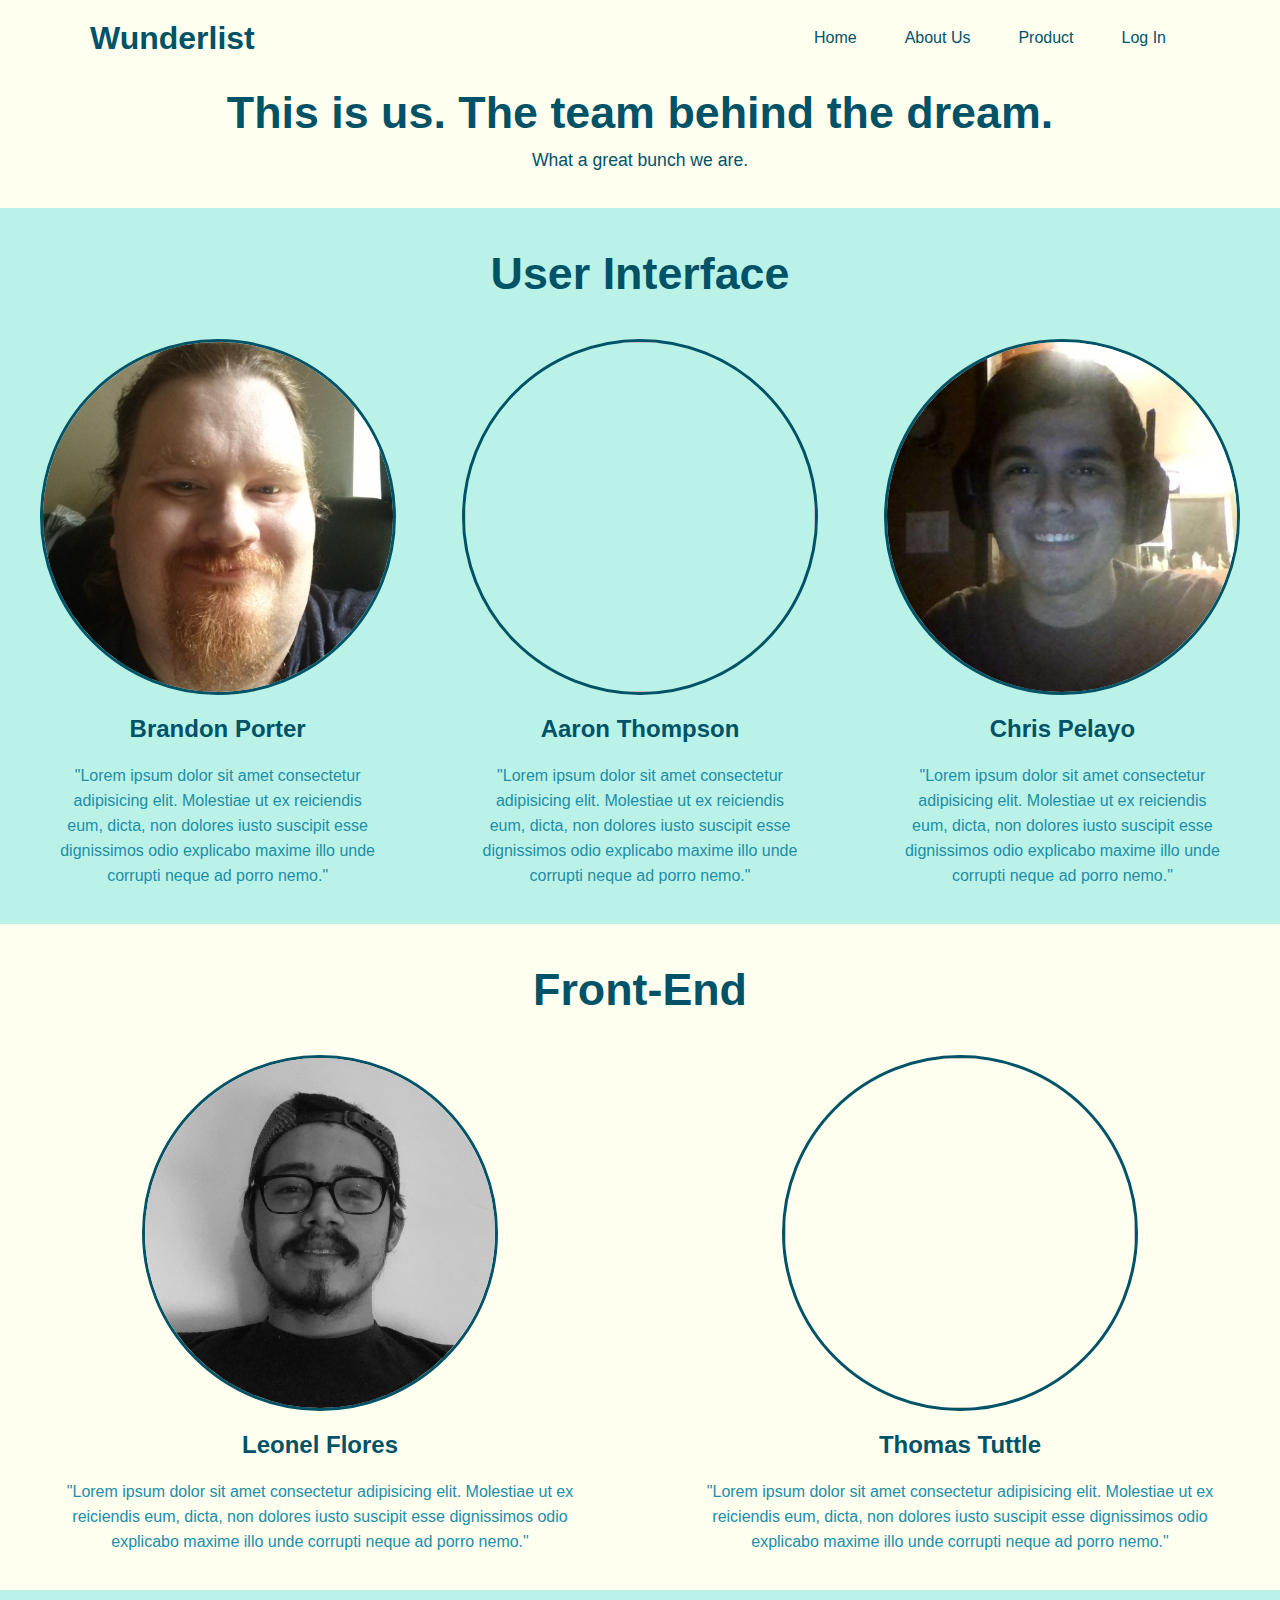
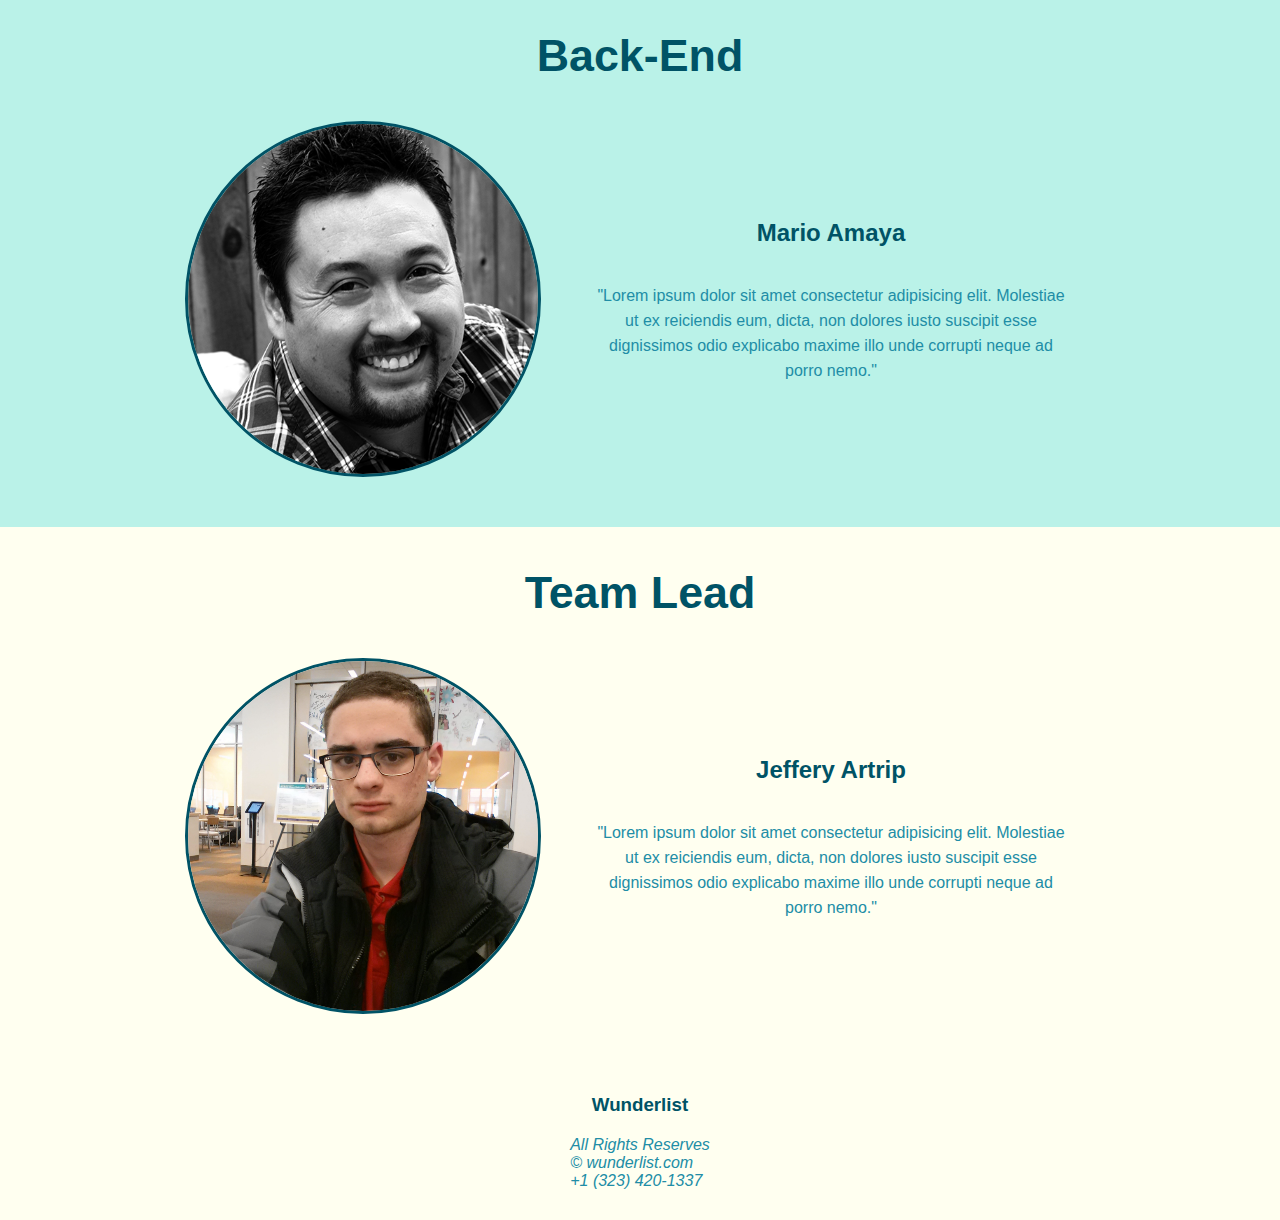
==== commit 6b9b0838: "added a couple animations" ====
--- a/about.html
+++ b/about.html
@@ -1,180 +1,120 @@
-<!DOCTYPE html>
-<html lang="en">
-<head>
-    <meta charset="UTF-8">
-    
-    <meta name="Author" content="Brandon Porter">
-    <meta name="viewport" content="width=device-width, initial-scale=1.0">
-    <meta http-equiv="X-UA-Compatible" content="ie=edge">
-
-    <link href="https://fonts.googleapis.com/css?family=Indie+Flower|Roboto" rel="stylesheet">
-    <link rel="stylesheet" href="css/index.css">
-    
-    <script src="/js/theme.js" async type="module"></script>
-
-    <title>Wunderlist 2.0, Organize Your Life</title>
-</head>
-<body>
-    <header>
-        <nav></nav>
-    </header>
-
-    <h1>This app made by the Wunderful team at Wunderlist</h1>
-    <section id="about">
-        <section class="card-container">
-            <div class="card">
-                <h3>Brandon Porter - UI</h3>
-                <div class="card-data">
-                    <div class="card-img">
-                        <img src="/img/brandon-porter.jpg" alt="Brandon Porter">
-                        <p>
-                            Brandon Porter
-                        </p>
-                    </div>
-                    <div class="card-text">
-                        <h4>
-                            About Me
-                        </h4>
-                        <p>
-                            I am a 34 year old programmer/web developer joining lambda to get a better degree and, from that, a better career.
-                        </p>
-                        <p class="github">
-                            <a href="https://github.com/AshenPheonix?tab=repositories">Github</a>
-                        </p>
-                    </div>
-                </div>
-            </div>
-        </section>
-        <section class="card-container">
-            <div class="card">
-                <h3>Aaron Thompson - UI</h3>
-                <div class="card-data">
-                    <div class="card-img">
-                        <img src="/img/aaron.png" alt="Aaron Thompson">
-                        <p>Aaron Thompson</p>
-                    </div>
-                    <div class="card-text">
-                        <h4>About Me</h4>
-                        <p>
-                            I am a 20 year old developer who has been developing software at home for 6 years. I have joined Lambda to make my dreams a reality and to further my passion.
-                        </p>
-                        <p class="github">
-                            <a href="https://github.com/AaronJThompson?tab=repositories">Github</a>
-                        </p>
-                    </div>
-                </div>
-            </div>
-        </section>
-        <section class="card-container">
-            <div class="card">
-                <h3>Christian Pelayo - UI</h3>
-                <div class="card-data">
-                    <div class="card-img">
-                        <img src="./img/christian.jpg" alt="Christian Pelayo">
-                        <p>
-                            Christian Pelayo
-                        </p>
-                    </div>
-                    <div class="card-text">
-                        <h4>About Me</h4>
-                        <p>
-                            I'm 23 years old and am really just looking expand my knowledge of software development through Lambda School.
-                        </p>
-                        <p class="github">
-                            <a href="https://github.com/onetrckchris?tab=repositories">Github</a>
-                        </p>
-                    </div>
-                </div>
-            </div>
-        </section>
-        <section class="card-container">
-            <div class="card">
-                <h3>Jeffery Artrip - Team Lead</h3>
-                <div class="card-data">
-                    <div class="card-img">
-                        <img src="/img/jeff-a.jpg" alt="Jeffery Artrip">
-                        <p>
-                            Jeffery Artrip
-                        </p>
-                    </div>
-                    <div class="card-text">
-                        <h4>
-                            About Me
-                        </h4>
-                        <p>
-                            Web developer looking to start a career in something that was once a hobby
-                        </p>
-                        <p class="github">
-                            <a href="https://github.com/jeff15133?tab=repositories">Github</a>
-                        </p>
-                    </div>
-                </div>
-            </div>
-        </section>
-        <section class="card-container">
-            <div class="card">
-                <h3>Leonel Flores - Front End</h3>
-                <div class="card-data">
-                    <div class="card-img">
-                        <img src="/img/leonel.jpg" alt="Leonel Flores">
-                        <p>Leonel Flores</p>
-                    </div>
-                    <div class="card-text">
-                        <h4>
-                            About Me
-                        </h4>
-                        <p>
-                            I'm 26 years old and an aspiring developer/programmer going to Lamnda school to jump into the career ive always wanted
-                        </p>
-                        <p class="github">
-                            <a href="https://github.com/lflores12?tab=repositories">Github</a>
-                        </p>
-                    </div>
-                </div>
-            </div>
-        </section>
-        <section class="card-container">
-            <div class="card">
-                <h3>Mario Amaya - Back End</h3>
-                <div class="card-data">
-                    <div class="card-img">
-                        <img src="/img/mario.jpg" alt="Mario Amaya">
-                        <p>
-                            Mario Amaya
-                        </p>
-                    </div>
-                    <div class="card-text">
-                        <h4>
-                            About Me
-                        </h4>
-                        <p>
-                            I am 34 years old, and I have a background in Media Production and Video Editing.  I am currently at Lambda School looking to expand my skill set and peruse a new career.
-                        </p>
-                        <p class="github">
-                            <a href="https://github.com/MAmaya1?tab=repositories">Github</a>
-                        </p>
-                    </div>
-                </div>
-            </div>
-        </section>
-        <section class="card-container">
-            <div class="card">
-                <h3>Thomas - Front End</h3>
-                <div class="card-data">
-                    <div class="card-img">
-                        <img src="" alt="">
-                        <p></p>
-                    </div>
-                    <div class="card-text">
-                        <h4></h4>
-                        <p></p>
-                    </div>
-                </div>
-            </div>
-        </section>
-    </section>
-    
-    <footer></footer>
-    <script src="js/runtime.js" type='module'></script>
-</body>
+<html>
+    <head>
+        <title>Lambda Times</title>
+        <link rel="icon" href="./favicon.ico">
+        <script src="https://cdnjs.cloudflare.com/ajax/libs/gsap/2.1.3/TweenMax.min.js"></script>
+        <link rel="stylesheet" type="text/css" href="./CSS/index.css" />
+        <script src="./components/Menu/Menu.js" async></script>
+        <script src="./components/Header/Header.js" async></script>
+        <script src="./components/About-Content/AboutPersonImg.js" async></script>
+    </head>
+    <body>
+        <header>
+            <a href="/"><h2 class='app-name'>Wunderlist</h2></a>
+            <img class="menu-btn" src="./assets/imgs/Hamburger_icon.svg.png" alt="menu button">
+            <nav class="menu-nav">
+                <a href="/">Home</a>
+                <a href="./about.html">About Us</a>
+                <a href="./product.html">Product</a>
+                <a href="./login.html">Log In</a>
+            </nav>
+        </header>
+
+        <div class="menu hide">
+            <ul>
+                <li><a href="/">Home</a></li>
+                <li><a href="./about.html">About Us</a></li>
+                <li><a href="./product.html">Product</a></li>
+                <li><a href="./login.html">Log In</a></li>
+            </ul>
+        </div>
+
+        <section class="sign-up">
+            <h1>This is us. The team behind the dream.</h1>
+            <p>What a great bunch we are.</p>
+        </section>
+
+        <section class="about-content">
+            <div class="gray-bg">
+                <div class="role user-interface">
+                    <h1>User Interface</h1>
+                    <div class="about-person">
+                        <img class="person-img" src="./assets/imgs/brandon-porter.jpg"/>
+                        <div class="person-text">
+                            <h2>Brandon Porter</h2>
+                            <p>"Lorem ipsum dolor sit amet consectetur adipisicing elit. Molestiae ut ex reiciendis eum, dicta, non dolores iusto suscipit esse dignissimos odio explicabo maxime illo unde corrupti neque ad porro nemo."</p>
+                        </div>
+                    </div>
+        
+                    <div class="about-person">
+                        <img class="person-img" src="./assets/imgs/aaron-thompson.png"/>
+                        <div class="person-text">
+                            <h2>Aaron Thompson</h2>
+                            <p>"Lorem ipsum dolor sit amet consectetur adipisicing elit. Molestiae ut ex reiciendis eum, dicta, non dolores iusto suscipit esse dignissimos odio explicabo maxime illo unde corrupti neque ad porro nemo."</p>
+                        </div>
+                    </div>
+        
+                    <div class="about-person">
+                        <img class="person-img" src="./assets/imgs/chris-pelayo.jpg"/>
+                        <div class="person-text">
+                            <h2>Chris Pelayo</h2>
+                            <p>"Lorem ipsum dolor sit amet consectetur adipisicing elit. Molestiae ut ex reiciendis eum, dicta, non dolores iusto suscipit esse dignissimos odio explicabo maxime illo unde corrupti neque ad porro nemo."</p>
+                        </div>
+                    </div>
+                </div>
+            </div>
+
+            <div class="role front-end">
+                <h1>Front-End</h1>
+                <div class="about-person">
+                    <img class="person-img" src="./assets/imgs/leonel-flores.jpg"/>
+                    <div class="person-text">
+                        <h2>Leonel Flores</h2>
+                        <p>"Lorem ipsum dolor sit amet consectetur adipisicing elit. Molestiae ut ex reiciendis eum, dicta, non dolores iusto suscipit esse dignissimos odio explicabo maxime illo unde corrupti neque ad porro nemo."</p>
+                    </div>
+                </div>
+    
+                <div class="about-person">
+                    <img class="person-img" />
+                    <div class="person-text">
+                        <h2>Thomas Tuttle</h2>
+                        <p>"Lorem ipsum dolor sit amet consectetur adipisicing elit. Molestiae ut ex reiciendis eum, dicta, non dolores iusto suscipit esse dignissimos odio explicabo maxime illo unde corrupti neque ad porro nemo."</p>
+                    </div>
+                </div>
+            </div>
+
+            <div class="gray-bg">
+                <div class="role back-end">
+                    <h1>Back-End</h1>
+                    <div class="about-person">
+                        <img class="person-img" src="./assets/imgs/mario-amaya.jpg"/>
+                        <div class="person-text">
+                            <h2>Mario Amaya</h2>
+                            <p>"Lorem ipsum dolor sit amet consectetur adipisicing elit. Molestiae ut ex reiciendis eum, dicta, non dolores iusto suscipit esse dignissimos odio explicabo maxime illo unde corrupti neque ad porro nemo."</p>
+                        </div>
+                    </div>
+                </div>
+            </div>
+
+            <div class="role back-end">
+                <h1>Team Lead</h1>
+                <div class="about-person">
+                    <img class="person-img" src="./assets/imgs/jeffery-artrip.jpg"/>
+                    <div class="person-text">
+                        <h2>Jeffery Artrip</h2>
+                        <p>"Lorem ipsum dolor sit amet consectetur adipisicing elit. Molestiae ut ex reiciendis eum, dicta, non dolores iusto suscipit esse dignissimos odio explicabo maxime illo unde corrupti neque ad porro nemo."</p>
+                    </div>
+                </div>
+            </div>
+        </section>
+
+        <footer>
+            <h3>Wunderlist</h3>
+            <address>
+                All Rights Reserves <br>
+                © wunderlist.com <br>
+                +1 (323) 420-1337
+            </address>
+        </footer>
+    </body>
 </html>--- a/CSS/index.css
+++ b/CSS/index.css
@@ -0,0 +1,446 @@
+@font-face {
+  font-family: 'PT Sans';
+  font-style: italic;
+  font-weight: 400;
+  src: local('PT Sans Italic'), local('PTSans-Italic'), url(https://fonts.gstatic.com/s/ptsans/v10/jizYRExUiTo99u79D0e0x8mN.ttf) format('truetype');
+}
+@font-face {
+  font-family: 'PT Sans';
+  font-style: italic;
+  font-weight: 700;
+  src: local('PT Sans Bold Italic'), local('PTSans-BoldItalic'), url(https://fonts.gstatic.com/s/ptsans/v10/jizdRExUiTo99u79D0e8fOydLxUY.ttf) format('truetype');
+}
+@font-face {
+  font-family: 'PT Sans';
+  font-style: normal;
+  font-weight: 400;
+  src: local('PT Sans'), local('PTSans-Regular'), url(https://fonts.gstatic.com/s/ptsans/v10/jizaRExUiTo99u79D0KEwA.ttf) format('truetype');
+}
+@font-face {
+  font-family: 'PT Sans';
+  font-style: normal;
+  font-weight: 700;
+  src: local('PT Sans Bold'), local('PTSans-Bold'), url(https://fonts.gstatic.com/s/ptsans/v10/jizfRExUiTo99u79B_mh0O6tKA.ttf) format('truetype');
+}
+html {
+  margin: 0px;
+  padding: 0px;
+}
+html p {
+  line-height: 25px;
+}
+body {
+  padding: 0px;
+  margin: auto;
+  background-color: #FFFFF0;
+  font-family: 'PT Sans', sans-serif;
+}
+body a {
+  text-decoration: none;
+  color: #005366;
+}
+body h1 {
+  font-size: 2.8rem;
+  padding: 0px 30px;
+  margin: 10px 0px;
+}
+body .about-header {
+  text-align: center;
+  margin-bottom: 30px;
+}
+body .hide {
+  display: none;
+}
+header {
+  padding: 20px;
+  display: flex;
+  justify-content: space-between;
+  align-items: none;
+  flex-direction: row;
+  max-width: 1100px;
+  margin: auto;
+}
+header h2 {
+  font-size: 2rem;
+  margin: 0;
+}
+header img {
+  cursor: pointer;
+  margin-top: 5px;
+  width: 30px;
+  height: 30px;
+}
+header nav {
+  display: none;
+}
+header nav a {
+  border-bottom: 2px solid #FFFFF0;
+}
+@media (min-width: 1000px) {
+  header img {
+    display: none;
+  }
+  header nav {
+    width: 400px;
+    display: flex;
+    justify-content: space-around;
+    align-items: center;
+    flex-direction: row;
+  }
+  header nav a {
+    border-bottom: 2px solid #FFFFF0;
+  }
+}
+.menu {
+  background-color: #BAF2E8;
+  border-top: 1px solid #C0C0C0;
+  border-bottom: 1px solid #C0C0C0;
+  display: flex;
+  justify-content: center;
+  align-items: center;
+  flex-direction: space-around;
+  height: 300px;
+  position: absolute;
+  z-index: 4;
+  width: 100%;
+}
+.menu ul {
+  list-style: none;
+}
+.menu li {
+  margin: 10px;
+  font-size: 2rem;
+  text-decoration: none;
+}
+.sign-up {
+  color: #005366;
+  padding: 0px 20px;
+  display: flex;
+  justify-content: center;
+  align-items: center;
+  flex-direction: column;
+  text-align: center;
+}
+.sign-up p {
+  margin: 0px 0px 35px 0px;
+  font-size: 1.1rem;
+}
+.sign-up .sign-up-content input {
+  line-height: 50px;
+  width: 300px;
+  align-self: center;
+  border: 1px solid #005366;
+  font-size: 1rem;
+  padding: 0px 10px;
+  margin-bottom: 20px;
+  text-align: center;
+  color: #005366;
+}
+.sign-up .sign-up-content input::placeholder {
+  color: #005366;
+}
+.sign-up .sign-up-content .sign-up-btn {
+  line-height: 50px;
+  background-color: #F56358;
+  color: #FFFFF0;
+  width: 300px;
+  margin: auto;
+  border: 1px solid #F56358;
+  border-radius: 20px;
+  display: block;
+  cursor: pointer;
+}
+@media (min-width: 1000px) {
+  .sign-up .sign-up-content {
+    display: flex;
+    justify-content: none;
+    align-items: none;
+    flex-direction: row;
+  }
+  .sign-up .sign-up-content input {
+    margin: 0px 10px;
+  }
+  .sign-up .sign-up-content .sign-up-btn {
+    margin: 0px 10px;
+  }
+}
+.testimony-img {
+  height: 300px;
+  width: 100%;
+  background-color: #BAF2E8;
+  display: flex;
+  justify-content: center;
+  align-items: center;
+  flex-direction: row;
+}
+.testimonies {
+  display: flex;
+  justify-content: none;
+  align-items: center;
+  flex-direction: column;
+  padding: 30px 30px 0px 30px;
+  max-width: 1100px;
+  margin: auto;
+}
+.testimonies .testimony-text {
+  color: #218DA6;
+  padding: 0px 75px;
+  text-align: center;
+}
+.testimonies .testimony-text .testimony-giver {
+  color: #005366;
+  margin: 0px;
+  padding: 0px 0px 30px 0px;
+}
+@media (min-width: 800px) {
+  .testimonies {
+    display: flex;
+    justify-content: space-around;
+    align-items: none;
+    flex-direction: row;
+    flex-wrap: wrap;
+  }
+  .testimonies .testimony {
+    width: 45%;
+  }
+  .testimonies .testimony-text {
+    padding: 0px 30px;
+    text-align: center;
+  }
+}
+@media (min-width: 1000px) {
+  .testimonies {
+    display: flex;
+    justify-content: space-around;
+    align-items: none;
+    flex-direction: row;
+  }
+  .testimonies .testimony {
+    width: 30%;
+  }
+  .testimonies .testimony-text {
+    padding: 0px 30px;
+    text-align: center;
+  }
+}
+.about-content {
+  display: flex;
+  justify-content: none;
+  align-items: center;
+  flex-direction: column;
+}
+.about-content .gray-bg {
+  background-color: #BAF2E8;
+  width: 100%;
+}
+.about-content .role {
+  max-width: 1400px;
+  margin: auto;
+  padding-top: 30px;
+  display: flex;
+  justify-content: none;
+  align-items: none;
+  flex-direction: column;
+}
+.about-content .role h1 {
+  text-align: center;
+  color: #005366;
+}
+@media (min-width: 1000px) {
+  .about-content .role {
+    display: flex;
+    justify-content: space-around;
+    align-items: none;
+    flex-direction: row;
+    flex-wrap: wrap;
+  }
+  .about-content .role h1 {
+    width: 100%;
+    margin-bottom: 30px;
+  }
+}
+@media (min-width: 1200px) {
+  .about-content .role {
+    display: flex;
+    justify-content: center;
+    align-items: center;
+    flex-direction: row;
+    flex-wrap: wrap;
+  }
+  .about-content .role h1 {
+    width: 100%;
+    margin-bottom: 40px;
+  }
+}
+@media (min-width: 1000px) {
+  .about-content .user-interface .about-person {
+    width: 50%;
+  }
+  .about-content .user-interface .about-person .person-text {
+    padding: 0px 50px;
+  }
+}
+@media (min-width: 1200px) {
+  .about-content .user-interface .about-person {
+    width: 33%;
+  }
+}
+@media (min-width: 1000px) {
+  .about-content .front-end .about-person {
+    width: 50%;
+  }
+  .about-content .front-end .about-person .person-text {
+    padding: 0px 50px;
+  }
+}
+@media (min-width: 1200px) {
+  .about-content .front-end .about-person {
+    width: 50%;
+  }
+}
+@media (min-width: 1000px) {
+  .about-content .back-end .about-person {
+    display: flex;
+    justify-content: none;
+    align-items: none;
+    flex-direction: row;
+    width: 75%;
+    margin-bottom: 50px;
+    padding-left: 50px;
+  }
+  .about-content .back-end .about-person .person-text {
+    width: 50%;
+    padding: 0px 50px;
+    display: flex;
+    justify-content: center;
+    align-items: center;
+    flex-direction: column;
+  }
+}
+@media (min-width: 1400px) {
+  .about-content .back-end .about-person {
+    padding-left: 100px;
+  }
+  .about-content .back-end .about-person .person-text {
+    width: 50%;
+    padding: 0px 100px;
+  }
+}
+.about-content .about-person {
+  text-align: center;
+  margin-bottom: 20px;
+}
+.about-content .about-person .person-img {
+  height: 350px;
+  width: 350px;
+  border: 3px solid #005366;
+  border-radius: 50%;
+}
+.about-content .about-person .person-text {
+  padding: 0px 20px;
+}
+.about-content .about-person .person-text h2 {
+  color: #005366;
+}
+.about-content .about-person .person-text p {
+  color: #218DA6;
+}
+@media (min-width: 800px) {
+  .about-content .about-person .person-text {
+    padding: 0px 100px;
+  }
+}
+@media (min-width: 1200px) {
+  .about-content .about-person .person-text {
+    padding: 0px 75px;
+  }
+}
+.join-others {
+  text-align: center;
+  color: #005366;
+  background-color: #BAF2E8;
+  padding: 50px 20px;
+}
+.join-others h2 {
+  font-size: 2rem;
+  margin: 0px;
+  margin-bottom: 20px;
+}
+.join-others h2 .colored-h2 {
+  color: #F56358;
+}
+.join-others .sign-up-content input {
+  line-height: 50px;
+  width: 300px;
+  align-self: center;
+  border: 1px solid #005366;
+  font-size: 1rem;
+  padding: 0px 10px;
+  margin-bottom: 20px;
+  text-align: center;
+  color: #005366;
+}
+.join-others .sign-up-content input::placeholder {
+  color: #005366;
+}
+.join-others .sign-up-content .sign-up-btn {
+  line-height: 50px;
+  background-color: #F56358;
+  color: #FFFFF0;
+  width: 300px;
+  margin: auto;
+  border: 1px solid #F56358;
+  border-radius: 20px;
+  display: block;
+  cursor: pointer;
+}
+@media (min-width: 1000px) {
+  .join-others .sign-up-content {
+    display: flex;
+    justify-content: center;
+    align-items: none;
+    flex-direction: row;
+  }
+  .join-others .sign-up-content input {
+    margin: 0px 10px;
+  }
+  .join-others .sign-up-content .sign-up-btn {
+    margin: 0px 10px;
+  }
+}
+@media (min-width: 800px) {
+  .join-others {
+    padding: 50px 125px;
+  }
+}
+@media (min-width: 1000px) {
+  .join-others {
+    padding: 50px 200px;
+  }
+}
+.features {
+  padding: 30px 30px 60px 30px;
+  max-width: 1100px;
+  margin: auto;
+}
+.features h2 {
+  color: #005366;
+  font-size: 2rem;
+}
+.features p {
+  color: #218DA6;
+}
+footer {
+  display: flex;
+  justify-content: center;
+  align-items: center;
+  flex-direction: column;
+  padding: 30px;
+}
+footer h3 {
+  color: #005366;
+  margin: 0px 0px 20px 0px;
+}
+footer address {
+  color: #218DA6;
+}
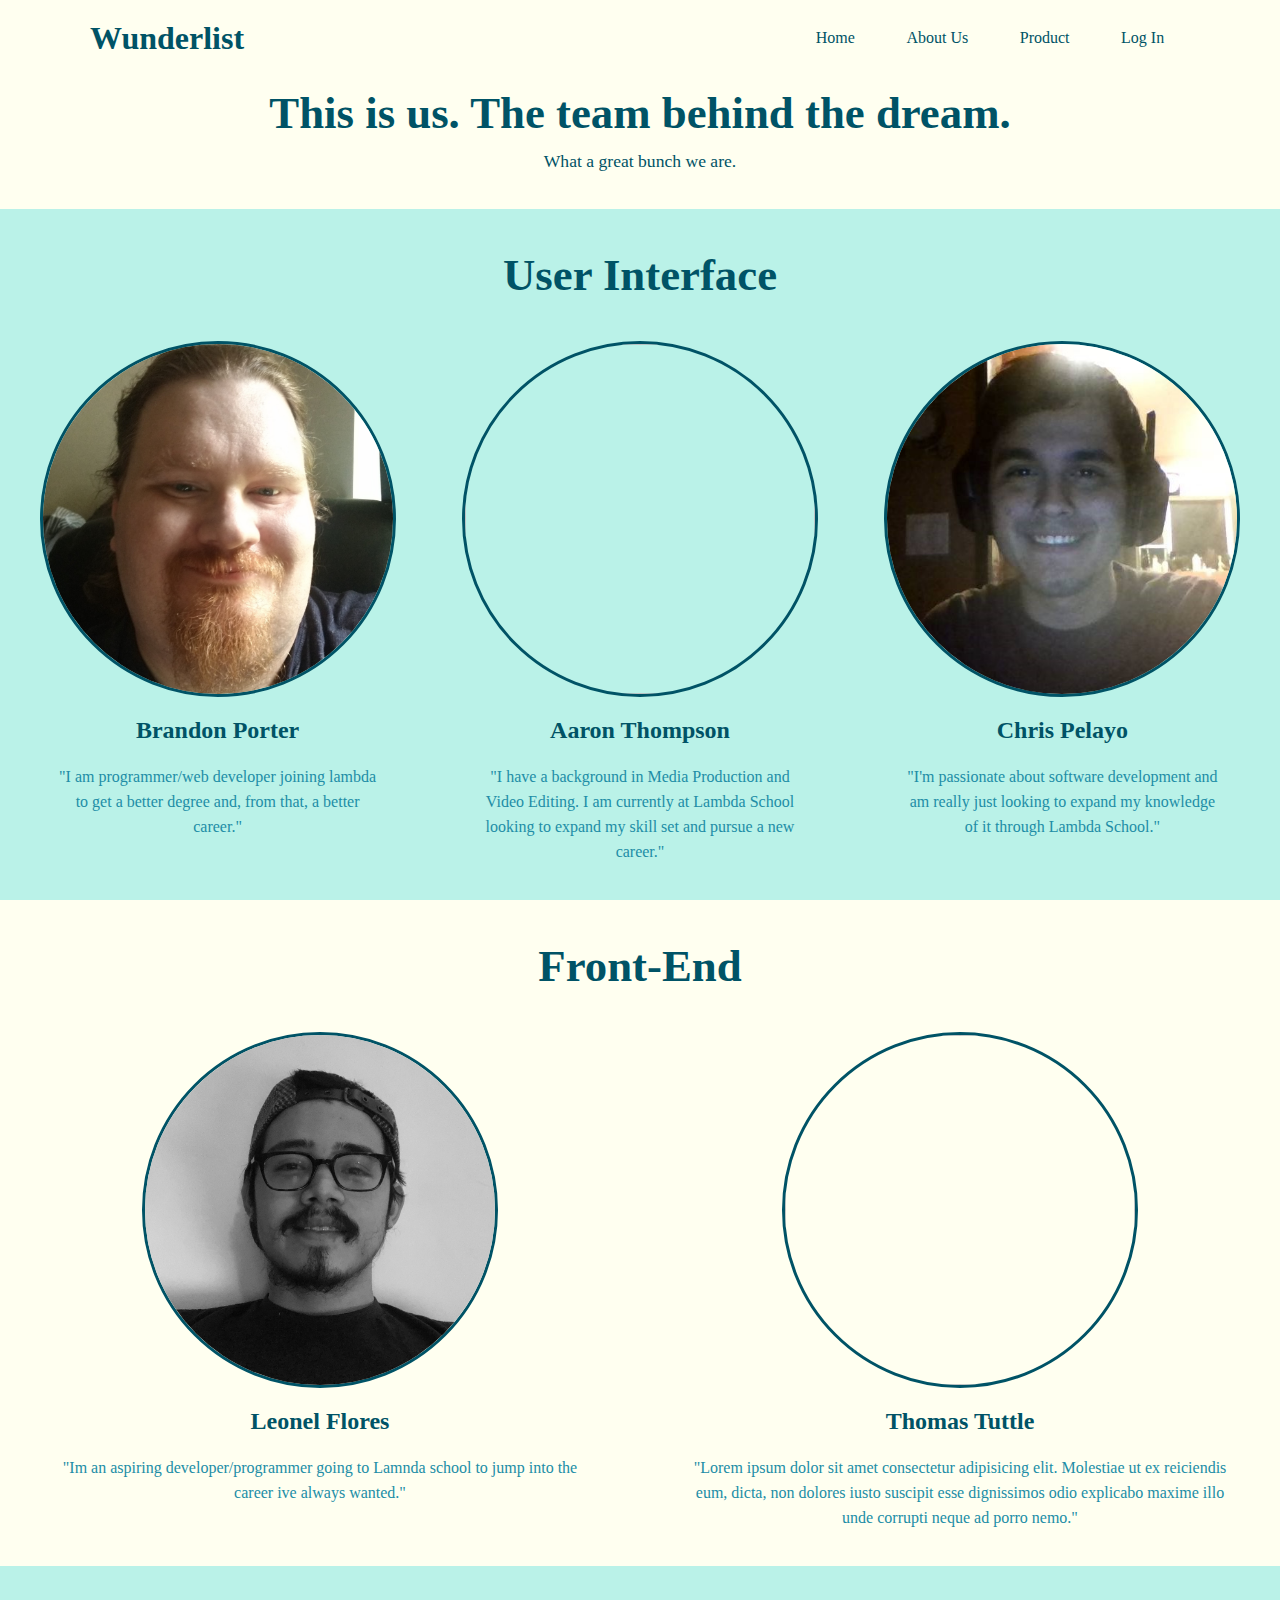
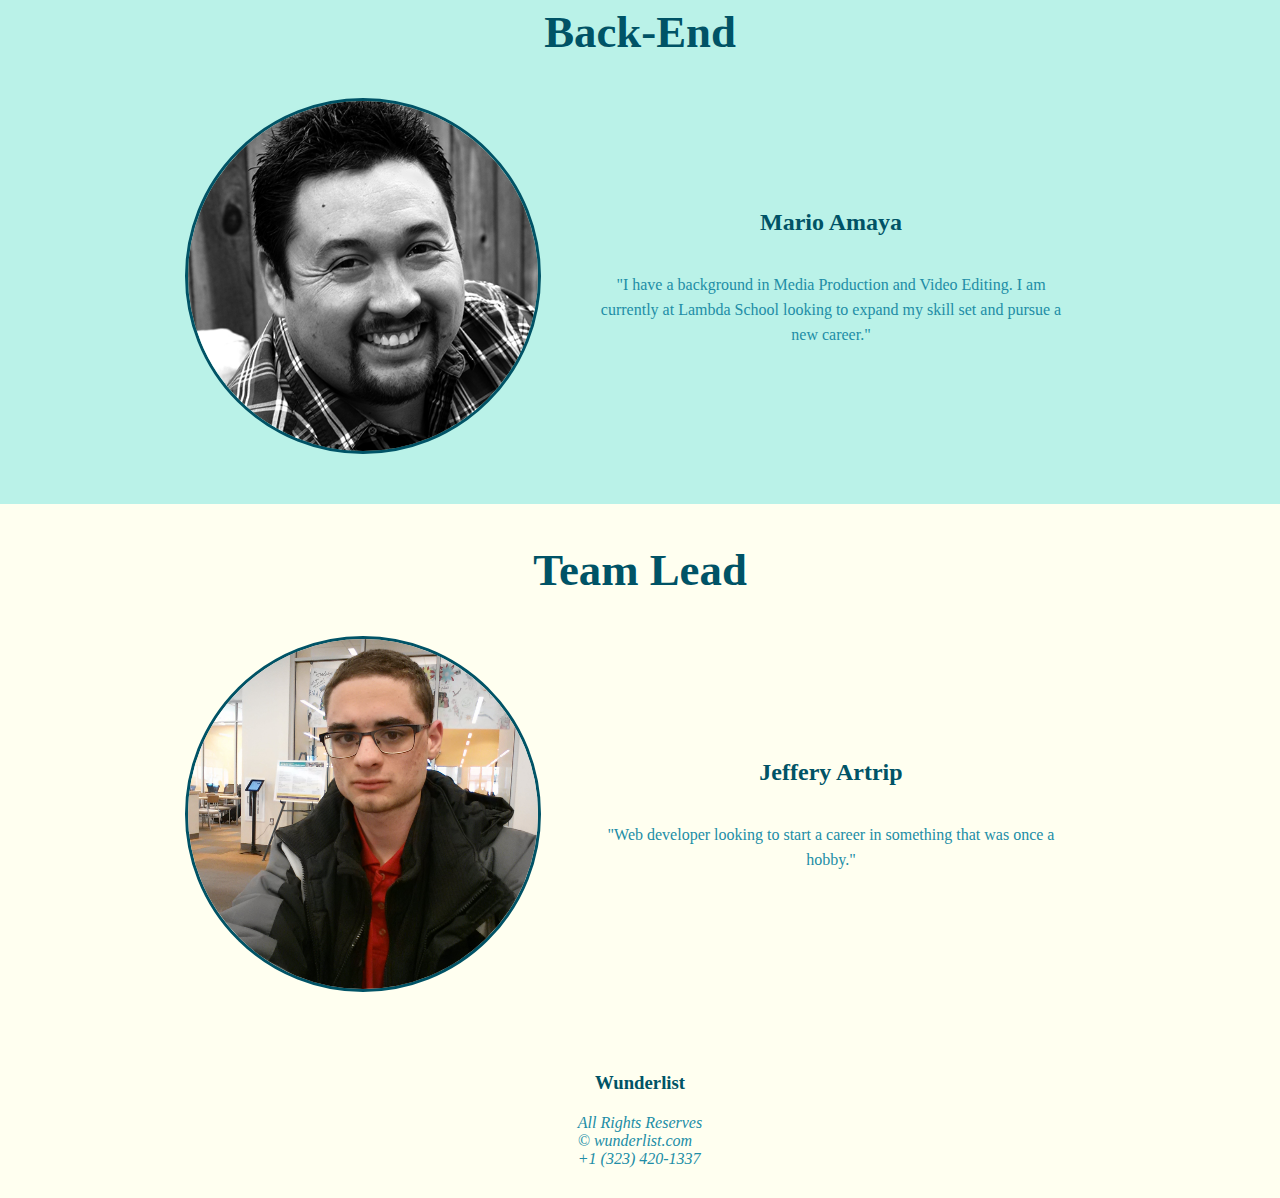
==== commit 6a86fc49: "completed a couple animations. Missing filler images" ====
--- a/about.html
+++ b/about.html
@@ -42,7 +42,7 @@
                         <img class="person-img" src="./assets/imgs/brandon-porter.jpg"/>
                         <div class="person-text">
                             <h2>Brandon Porter</h2>
-                            <p>"Lorem ipsum dolor sit amet consectetur adipisicing elit. Molestiae ut ex reiciendis eum, dicta, non dolores iusto suscipit esse dignissimos odio explicabo maxime illo unde corrupti neque ad porro nemo."</p>
+                            <p>"I am programmer/web developer joining lambda to get a better degree and, from that, a better career."</p>
                         </div>
                     </div>
         
@@ -50,7 +50,7 @@
                         <img class="person-img" src="./assets/imgs/aaron-thompson.png"/>
                         <div class="person-text">
                             <h2>Aaron Thompson</h2>
-                            <p>"Lorem ipsum dolor sit amet consectetur adipisicing elit. Molestiae ut ex reiciendis eum, dicta, non dolores iusto suscipit esse dignissimos odio explicabo maxime illo unde corrupti neque ad porro nemo."</p>
+                            <p>"I have a background in Media Production and Video Editing.  I am currently at Lambda School looking to expand my skill set and pursue a new career."</p>
                         </div>
                     </div>
         
@@ -58,7 +58,7 @@
                         <img class="person-img" src="./assets/imgs/chris-pelayo.jpg"/>
                         <div class="person-text">
                             <h2>Chris Pelayo</h2>
-                            <p>"Lorem ipsum dolor sit amet consectetur adipisicing elit. Molestiae ut ex reiciendis eum, dicta, non dolores iusto suscipit esse dignissimos odio explicabo maxime illo unde corrupti neque ad porro nemo."</p>
+                            <p>"I'm passionate about software development and am really just looking to expand my knowledge of it through Lambda School."</p>
                         </div>
                     </div>
                 </div>
@@ -70,7 +70,7 @@
                     <img class="person-img" src="./assets/imgs/leonel-flores.jpg"/>
                     <div class="person-text">
                         <h2>Leonel Flores</h2>
-                        <p>"Lorem ipsum dolor sit amet consectetur adipisicing elit. Molestiae ut ex reiciendis eum, dicta, non dolores iusto suscipit esse dignissimos odio explicabo maxime illo unde corrupti neque ad porro nemo."</p>
+                        <p>"Im an aspiring developer/programmer going to Lamnda school to jump into the career ive always wanted."</p>
                     </div>
                 </div>
     
@@ -90,7 +90,7 @@
                         <img class="person-img" src="./assets/imgs/mario-amaya.jpg"/>
                         <div class="person-text">
                             <h2>Mario Amaya</h2>
-                            <p>"Lorem ipsum dolor sit amet consectetur adipisicing elit. Molestiae ut ex reiciendis eum, dicta, non dolores iusto suscipit esse dignissimos odio explicabo maxime illo unde corrupti neque ad porro nemo."</p>
+                            <p>"I have a background in Media Production and Video Editing.  I am currently at Lambda School looking to expand my skill set and pursue a new career."</p>
                         </div>
                     </div>
                 </div>
@@ -102,7 +102,7 @@
                     <img class="person-img" src="./assets/imgs/jeffery-artrip.jpg"/>
                     <div class="person-text">
                         <h2>Jeffery Artrip</h2>
-                        <p>"Lorem ipsum dolor sit amet consectetur adipisicing elit. Molestiae ut ex reiciendis eum, dicta, non dolores iusto suscipit esse dignissimos odio explicabo maxime illo unde corrupti neque ad porro nemo."</p>
+                        <p>"Web developer looking to start a career in something that was once a hobby."</p>
                     </div>
                 </div>
             </div>
--- a/CSS/index.css
+++ b/CSS/index.css
@@ -1,26 +1,8 @@
 @font-face {
-  font-family: 'PT Sans';
-  font-style: italic;
-  font-weight: 400;
-  src: local('PT Sans Italic'), local('PTSans-Italic'), url(https://fonts.gstatic.com/s/ptsans/v10/jizYRExUiTo99u79D0e0x8mN.ttf) format('truetype');
-}
-@font-face {
-  font-family: 'PT Sans';
-  font-style: italic;
-  font-weight: 700;
-  src: local('PT Sans Bold Italic'), local('PTSans-BoldItalic'), url(https://fonts.gstatic.com/s/ptsans/v10/jizdRExUiTo99u79D0e8fOydLxUY.ttf) format('truetype');
-}
-@font-face {
-  font-family: 'PT Sans';
+  font-family: 'Lato';
   font-style: normal;
   font-weight: 400;
-  src: local('PT Sans'), local('PTSans-Regular'), url(https://fonts.gstatic.com/s/ptsans/v10/jizaRExUiTo99u79D0KEwA.ttf) format('truetype');
-}
-@font-face {
-  font-family: 'PT Sans';
-  font-style: normal;
-  font-weight: 700;
-  src: local('PT Sans Bold'), local('PTSans-Bold'), url(https://fonts.gstatic.com/s/ptsans/v10/jizfRExUiTo99u79B_mh0O6tKA.ttf) format('truetype');
+  src: local('Lato Regular'), local('Lato-Regular'), url(https://fonts.gstatic.com/s/lato/v15/S6uyw4BMUTPHjx4wWw.ttf) format('truetype');
 }
 html {
   margin: 0px;
@@ -33,7 +15,7 @@
   padding: 0px;
   margin: auto;
   background-color: #FFFFF0;
-  font-family: 'PT Sans', sans-serif;
+  font-family: Lato;
 }
 body a {
   text-decoration: none;
@@ -168,66 +150,63 @@
   height: 300px;
   width: 100%;
   background-color: #BAF2E8;
-  display: flex;
-  justify-content: center;
-  align-items: center;
-  flex-direction: row;
+  border: 2px solid #005366;
 }
 .testimonies {
+  display: flex;
+  justify-content: none;
+  align-items: none;
+  flex-direction: column;
+  padding: 30px 30px 0px 30px;
+  max-width: 1100px;
+  margin: auto;
+}
+.testimonies .testimony-text {
+  color: #218DA6;
+  padding: 0px 75px;
+  text-align: center;
+}
+.testimonies .testimony-text .testimony-giver {
+  color: #005366;
+  margin: 0px;
+  padding: 0px 0px 30px 0px;
+}
+@media (min-width: 800px) {
+  .testimonies {
+    display: flex;
+    justify-content: space-around;
+    align-items: none;
+    flex-direction: row;
+    flex-wrap: wrap;
+  }
+  .testimonies .testimony {
+    width: 45%;
+  }
+  .testimonies .testimony-text {
+    padding: 0px 30px;
+    text-align: center;
+  }
+}
+@media (min-width: 1000px) {
+  .testimonies {
+    display: flex;
+    justify-content: space-around;
+    align-items: none;
+    flex-direction: row;
+  }
+  .testimonies .testimony {
+    width: 30%;
+  }
+  .testimonies .testimony-text {
+    padding: 0px 30px;
+    text-align: center;
+  }
+}
+.about-content {
   display: flex;
   justify-content: none;
   align-items: center;
   flex-direction: column;
-  padding: 30px 30px 0px 30px;
-  max-width: 1100px;
-  margin: auto;
-}
-.testimonies .testimony-text {
-  color: #218DA6;
-  padding: 0px 75px;
-  text-align: center;
-}
-.testimonies .testimony-text .testimony-giver {
-  color: #005366;
-  margin: 0px;
-  padding: 0px 0px 30px 0px;
-}
-@media (min-width: 800px) {
-  .testimonies {
-    display: flex;
-    justify-content: space-around;
-    align-items: none;
-    flex-direction: row;
-    flex-wrap: wrap;
-  }
-  .testimonies .testimony {
-    width: 45%;
-  }
-  .testimonies .testimony-text {
-    padding: 0px 30px;
-    text-align: center;
-  }
-}
-@media (min-width: 1000px) {
-  .testimonies {
-    display: flex;
-    justify-content: space-around;
-    align-items: none;
-    flex-direction: row;
-  }
-  .testimonies .testimony {
-    width: 30%;
-  }
-  .testimonies .testimony-text {
-    padding: 0px 30px;
-    text-align: center;
-  }
-}
-.about-content {
-  display: flex;
-  justify-content: none;
-  align-items: center;
-  flex-direction: column;
 }
 .about-content .gray-bg {
   background-color: #BAF2E8;
@@ -263,7 +242,7 @@
   .about-content .role {
     display: flex;
     justify-content: center;
-    align-items: center;
+    align-items: none;
     flex-direction: row;
     flex-wrap: wrap;
   }
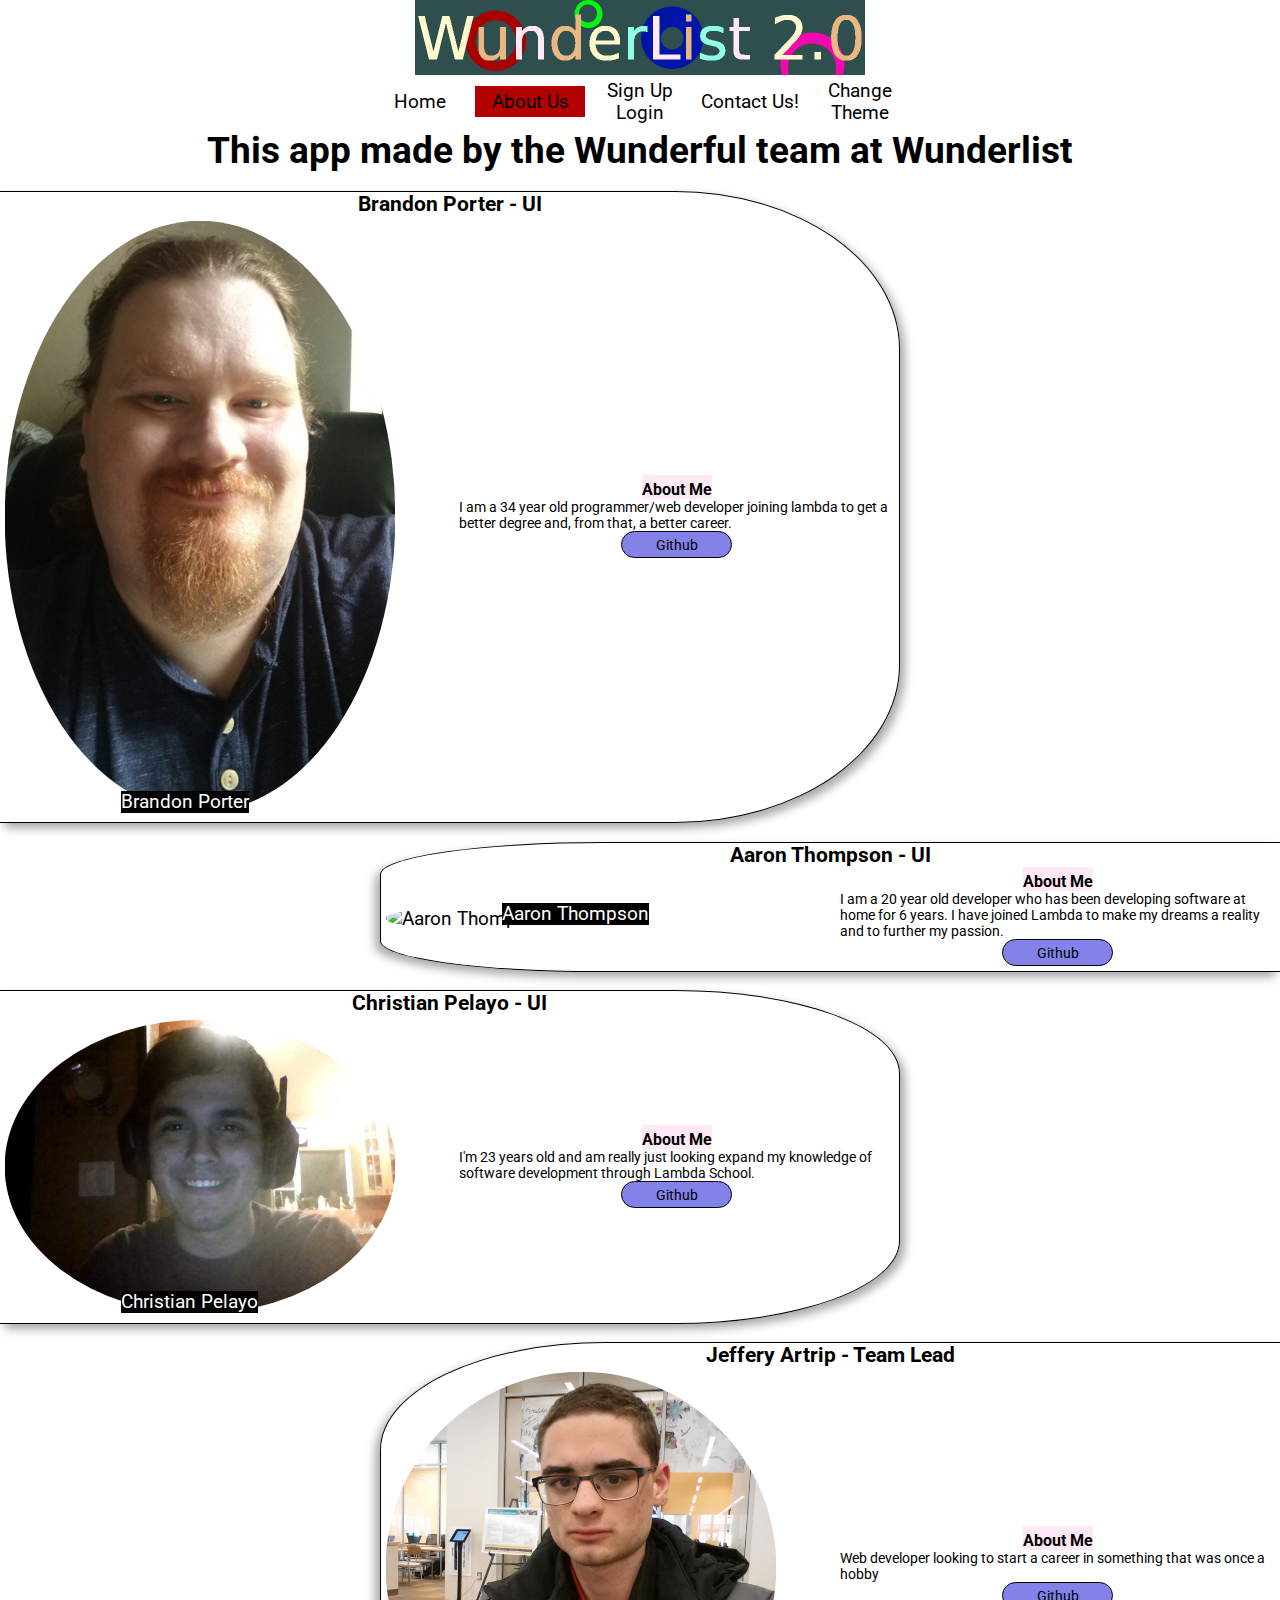
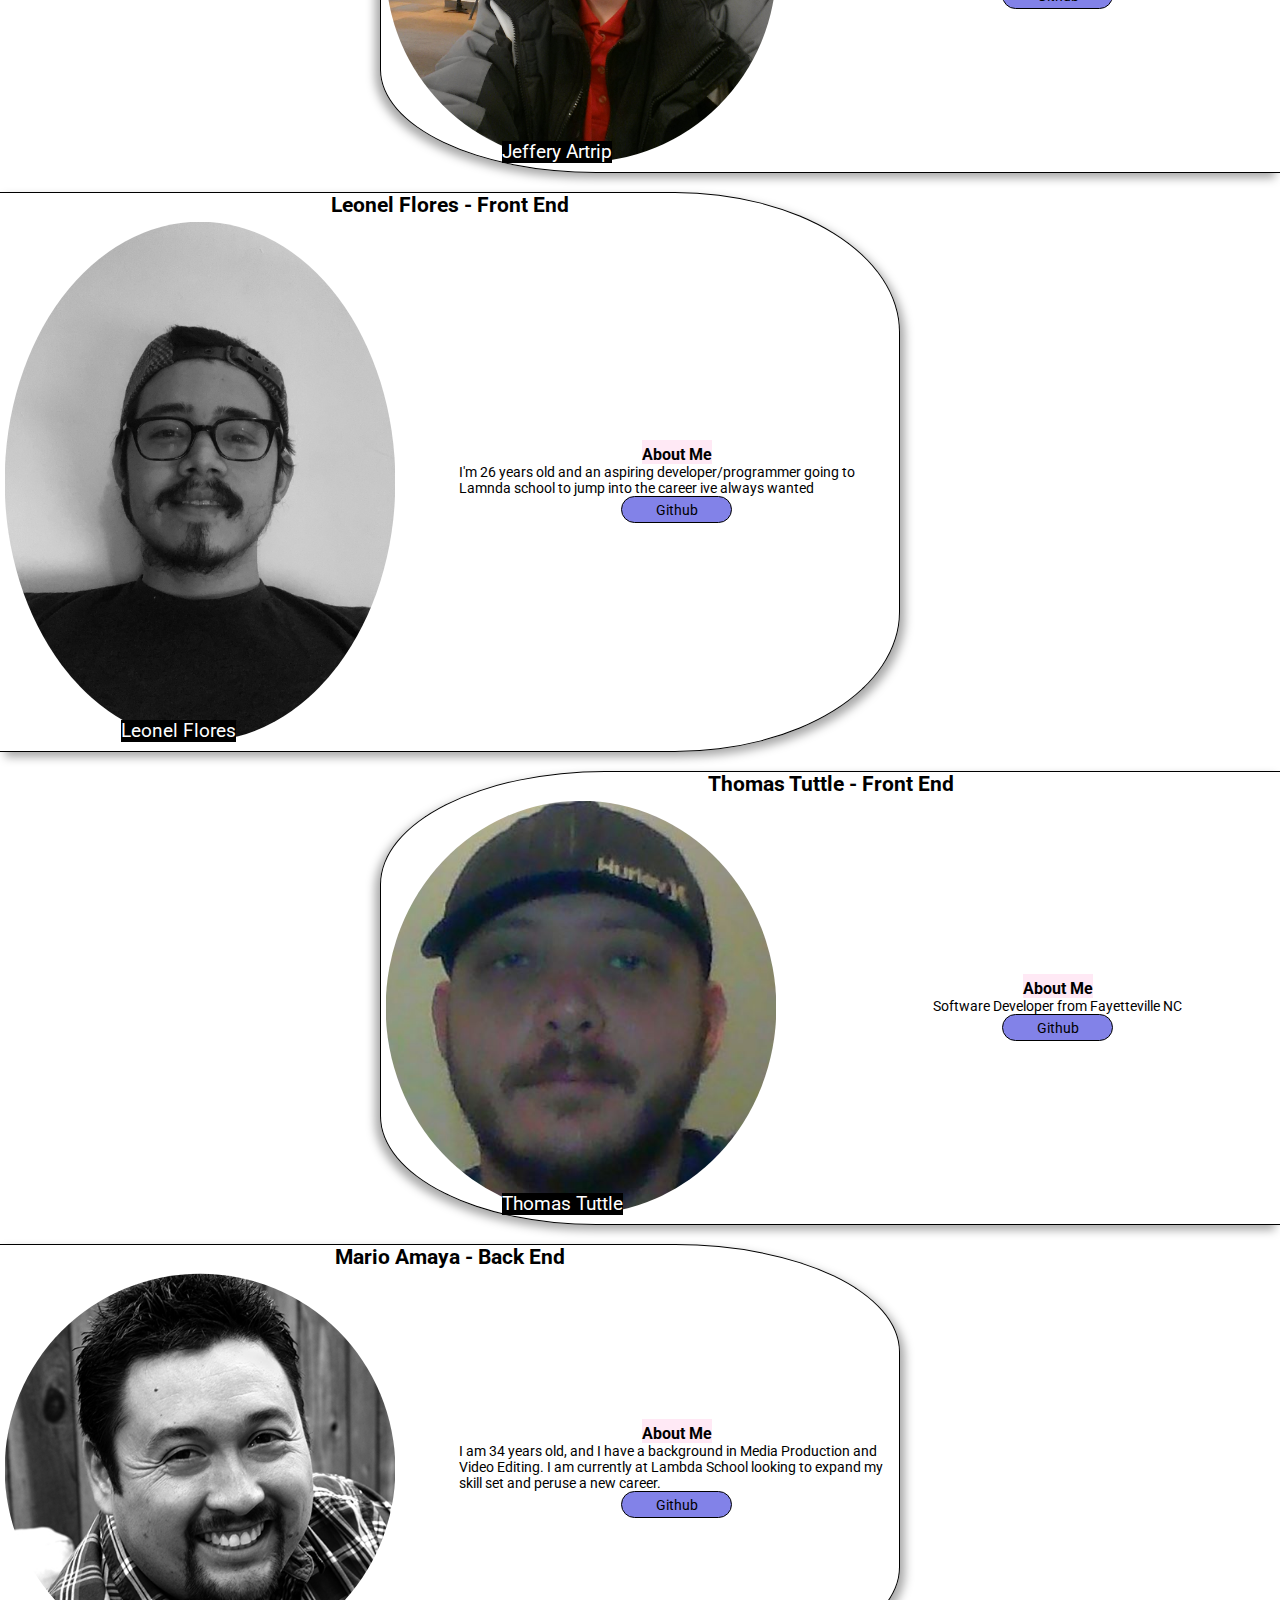
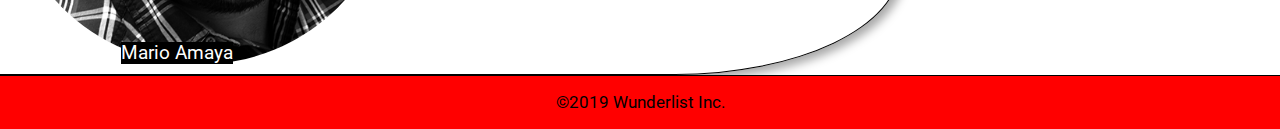
==== commit 953df8f8: "Stretch: adding final about" ====
--- a/about.html
+++ b/about.html
@@ -1,120 +1,185 @@
-<html>
-    <head>
-        <title>Lambda Times</title>
-        <link rel="icon" href="./favicon.ico">
-        <script src="https://cdnjs.cloudflare.com/ajax/libs/gsap/2.1.3/TweenMax.min.js"></script>
-        <link rel="stylesheet" type="text/css" href="./CSS/index.css" />
-        <script src="./components/Menu/Menu.js" async></script>
-        <script src="./components/Header/Header.js" async></script>
-        <script src="./components/About-Content/AboutPersonImg.js" async></script>
-    </head>
-    <body>
-        <header>
-            <a href="/"><h2 class='app-name'>Wunderlist</h2></a>
-            <img class="menu-btn" src="./assets/imgs/Hamburger_icon.svg.png" alt="menu button">
-            <nav class="menu-nav">
-                <a href="/">Home</a>
-                <a href="./about.html">About Us</a>
-                <a href="./product.html">Product</a>
-                <a href="./login.html">Log In</a>
-            </nav>
-        </header>
-
-        <div class="menu hide">
-            <ul>
-                <li><a href="/">Home</a></li>
-                <li><a href="./about.html">About Us</a></li>
-                <li><a href="./product.html">Product</a></li>
-                <li><a href="./login.html">Log In</a></li>
-            </ul>
-        </div>
-
-        <section class="sign-up">
-            <h1>This is us. The team behind the dream.</h1>
-            <p>What a great bunch we are.</p>
-        </section>
-
-        <section class="about-content">
-            <div class="gray-bg">
-                <div class="role user-interface">
-                    <h1>User Interface</h1>
-                    <div class="about-person">
-                        <img class="person-img" src="./assets/imgs/brandon-porter.jpg"/>
-                        <div class="person-text">
-                            <h2>Brandon Porter</h2>
-                            <p>"I am programmer/web developer joining lambda to get a better degree and, from that, a better career."</p>
-                        </div>
-                    </div>
-        
-                    <div class="about-person">
-                        <img class="person-img" src="./assets/imgs/aaron-thompson.png"/>
-                        <div class="person-text">
-                            <h2>Aaron Thompson</h2>
-                            <p>"I have a background in Media Production and Video Editing.  I am currently at Lambda School looking to expand my skill set and pursue a new career."</p>
-                        </div>
-                    </div>
-        
-                    <div class="about-person">
-                        <img class="person-img" src="./assets/imgs/chris-pelayo.jpg"/>
-                        <div class="person-text">
-                            <h2>Chris Pelayo</h2>
-                            <p>"I'm passionate about software development and am really just looking to expand my knowledge of it through Lambda School."</p>
-                        </div>
-                    </div>
-                </div>
-            </div>
-
-            <div class="role front-end">
-                <h1>Front-End</h1>
-                <div class="about-person">
-                    <img class="person-img" src="./assets/imgs/leonel-flores.jpg"/>
-                    <div class="person-text">
-                        <h2>Leonel Flores</h2>
-                        <p>"Im an aspiring developer/programmer going to Lamnda school to jump into the career ive always wanted."</p>
-                    </div>
-                </div>
-    
-                <div class="about-person">
-                    <img class="person-img" />
-                    <div class="person-text">
-                        <h2>Thomas Tuttle</h2>
-                        <p>"Lorem ipsum dolor sit amet consectetur adipisicing elit. Molestiae ut ex reiciendis eum, dicta, non dolores iusto suscipit esse dignissimos odio explicabo maxime illo unde corrupti neque ad porro nemo."</p>
-                    </div>
-                </div>
-            </div>
-
-            <div class="gray-bg">
-                <div class="role back-end">
-                    <h1>Back-End</h1>
-                    <div class="about-person">
-                        <img class="person-img" src="./assets/imgs/mario-amaya.jpg"/>
-                        <div class="person-text">
-                            <h2>Mario Amaya</h2>
-                            <p>"I have a background in Media Production and Video Editing.  I am currently at Lambda School looking to expand my skill set and pursue a new career."</p>
-                        </div>
-                    </div>
-                </div>
-            </div>
-
-            <div class="role back-end">
-                <h1>Team Lead</h1>
-                <div class="about-person">
-                    <img class="person-img" src="./assets/imgs/jeffery-artrip.jpg"/>
-                    <div class="person-text">
-                        <h2>Jeffery Artrip</h2>
-                        <p>"Web developer looking to start a career in something that was once a hobby."</p>
-                    </div>
-                </div>
-            </div>
-        </section>
-
-        <footer>
-            <h3>Wunderlist</h3>
-            <address>
-                All Rights Reserves <br>
-                © wunderlist.com <br>
-                +1 (323) 420-1337
-            </address>
-        </footer>
-    </body>
+<!DOCTYPE html>
+<html lang="en">
+<head>
+    <meta charset="UTF-8">
+    
+    <meta name="Author" content="Brandon Porter">
+    <meta name="viewport" content="width=device-width, initial-scale=1.0">
+    <meta http-equiv="X-UA-Compatible" content="ie=edge">
+
+    <link href="https://fonts.googleapis.com/css?family=Indie+Flower|Roboto" rel="stylesheet">
+    <link rel="stylesheet" href="css/index.css">
+    
+    <script src="/js/theme.js" async type="module"></script>
+
+    <title>Wunderlist 2.0, Organize Your Life</title>
+</head>
+<body>
+    <header>
+        <nav></nav>
+    </header>
+
+    <h1>This app made by the Wunderful team at Wunderlist</h1>
+    <section id="about">
+        <section class="card-container">
+            <div class="card">
+                <h3>Brandon Porter - UI</h3>
+                <div class="card-data">
+                    <div class="card-img">
+                        <img src="/img/brandon-porter.jpg" alt="Brandon Porter">
+                        <p>
+                            Brandon Porter
+                        </p>
+                    </div>
+                    <div class="card-text">
+                        <h4>
+                            About Me
+                        </h4>
+                        <p>
+                            I am a 34 year old programmer/web developer joining lambda to get a better degree and, from that, a better career.
+                        </p>
+                        <p class="github">
+                            <a href="https://github.com/AshenPheonix?tab=repositories">Github</a>
+                        </p>
+                    </div>
+                </div>
+            </div>
+        </section>
+        <section class="card-container">
+            <div class="card">
+                <h3>Aaron Thompson - UI</h3>
+                <div class="card-data">
+                    <div class="card-img">
+                        <img src="/img/aaron.png" alt="Aaron Thompson">
+                        <p>Aaron Thompson</p>
+                    </div>
+                    <div class="card-text">
+                        <h4>About Me</h4>
+                        <p>
+                            I am a 20 year old developer who has been developing software at home for 6 years. I have joined Lambda to make my dreams a reality and to further my passion.
+                        </p>
+                        <p class="github">
+                            <a href="https://github.com/AaronJThompson?tab=repositories">Github</a>
+                        </p>
+                    </div>
+                </div>
+            </div>
+        </section>
+        <section class="card-container">
+            <div class="card">
+                <h3>Christian Pelayo - UI</h3>
+                <div class="card-data">
+                    <div class="card-img">
+                        <img src="./img/christian.jpg" alt="Christian Pelayo">
+                        <p>
+                            Christian Pelayo
+                        </p>
+                    </div>
+                    <div class="card-text">
+                        <h4>About Me</h4>
+                        <p>
+                            I'm 23 years old and am really just looking expand my knowledge of software development through Lambda School.
+                        </p>
+                        <p class="github">
+                            <a href="https://github.com/onetrckchris?tab=repositories">Github</a>
+                        </p>
+                    </div>
+                </div>
+            </div>
+        </section>
+        <section class="card-container">
+            <div class="card">
+                <h3>Jeffery Artrip - Team Lead</h3>
+                <div class="card-data">
+                    <div class="card-img">
+                        <img src="/img/jeff-a.jpg" alt="Jeffery Artrip">
+                        <p>
+                            Jeffery Artrip
+                        </p>
+                    </div>
+                    <div class="card-text">
+                        <h4>
+                            About Me
+                        </h4>
+                        <p>
+                            Web developer looking to start a career in something that was once a hobby
+                        </p>
+                        <p class="github">
+                            <a href="https://github.com/jeff15133?tab=repositories">Github</a>
+                        </p>
+                    </div>
+                </div>
+            </div>
+        </section>
+        <section class="card-container">
+            <div class="card">
+                <h3>Leonel Flores - Front End</h3>
+                <div class="card-data">
+                    <div class="card-img">
+                        <img src="/img/leonel.jpg" alt="Leonel Flores">
+                        <p>Leonel Flores</p>
+                    </div>
+                    <div class="card-text">
+                        <h4>
+                            About Me
+                        </h4>
+                        <p>
+                            I'm 26 years old and an aspiring developer/programmer going to Lamnda school to jump into the career ive always wanted
+                        </p>
+                        <p class="github">
+                            <a href="https://github.com/lflores12?tab=repositories">Github</a>
+                        </p>
+                    </div>
+                </div>
+            </div>
+        </section>
+        <section class="card-container">
+            <div class="card">
+                <h3>Thomas Tuttle - Front End</h3>
+                <div class="card-data">
+                    <div class="card-img">
+                        <img src="/img/thomas.JPG" alt="Thomas Tuttle">
+                        <p>Thomas Tuttle</p>
+                    </div>
+                    <div class="card-text">
+                        <h4>About Me</h4>
+                        <p>
+                            Software Developer from Fayetteville NC 
+                        </p>
+                        <p class="github">
+                            <a href="https://github.com/Thomas-Tuttle?tab=repositories">Github</a>
+                        </p>
+                    </div>
+                </div>
+            </div>
+        </section>
+        <section class="card-container">
+            <div class="card">
+                <h3>Mario Amaya - Back End</h3>
+                <div class="card-data">
+                    <div class="card-img">
+                        <img src="/img/mario.jpg" alt="Mario Amaya">
+                        <p>
+                            Mario Amaya
+                        </p>
+                    </div>
+                    <div class="card-text">
+                        <h4>
+                            About Me
+                        </h4>
+                        <p>
+                            I am 34 years old, and I have a background in Media Production and Video Editing.  I am currently at Lambda School looking to expand my skill set and peruse a new career.
+                        </p>
+                        <p class="github">
+                            <a href="https://github.com/MAmaya1?tab=repositories">Github</a>
+                        </p>
+                    </div>
+                </div>
+            </div>
+        </section>
+    </section>
+    
+    <footer></footer>
+    <script src="js/runtime.js" type='module'></script>
+</body>
 </html>--- a/css/index.css
+++ b/css/index.css
@@ -0,0 +1,373 @@
+html,
+body {
+  font-family: 'Roboto', sans-serif;
+  font-size: 14pt;
+  margin: 0;
+  padding: 0;
+}
+body {
+  width: 100%;
+  background-color: white;
+}
+@media (min-width:768px) {
+  body {
+    width: 768px;
+    margin: auto;
+  }
+}
+@media (min-width:992px) {
+  body {
+    width: 100%;
+    margin: auto;
+  }
+}
+* {
+  box-sizing: border-box;
+}
+h1,
+h2,
+h3,
+h4,
+h5,
+h6 {
+  margin: 0;
+  padding: 0;
+  font-size: 1rem;
+}
+h1 {
+  text-align: center;
+  font-size: 2rem;
+}
+h2 {
+  text-align: center;
+  font-size: 1.3rem;
+}
+img {
+  width: 100%;
+}
+#about .card-container {
+  border: 1px black solid;
+  border-radius: 0;
+}
+#about .card-container:nth-child(odd) {
+  border-radius: 0 0.25rem 0.25rem 0;
+  border-left: none;
+}
+#about .card-container:nth-child(even) {
+  border-radius: 0.25rem 0 0 0.25rem;
+  border-right: none;
+}
+#about .card-data {
+  box-shadow: none;
+}
+@media (min-width:992px) {
+  #about {
+    width: 100%;
+  }
+  #about .card-container:nth-child(odd) {
+    margin-left: 0;
+    box-shadow: 5px 5px 10px darkgray;
+    border-radius: 0 25% 25% 0;
+  }
+  #about .card-container:nth-child(even) {
+    margin-right: 0;
+    box-shadow: -5px 5px 10px darkgray;
+    border-radius: 25% 0 0 24%;
+  }
+  #about .card-container img {
+    border-radius: 50%;
+  }
+  #about .card-container h3 {
+    border-bottom: none;
+  }
+}
+@media (min-width:992px) {
+  #card-catalog {
+    display: flex;
+    flex-direction: row;
+    justify-content: center;
+    flex-wrap: nowrap;
+    align-items: flex-start;
+  }
+}
+header {
+  display: flex;
+  flex-direction: row;
+  justify-content: space-between;
+  flex-wrap: nowrap;
+  align-items: flex-start;
+  position: sticky;
+  top: 0;
+  width: 100%;
+  height: 50px;
+  z-index: 1;
+  background-color: white;
+}
+header .headerImg img {
+  max-width: 70%;
+  background-color: darkslategray;
+}
+@media (min-width:768px) {
+  header .headerImg img {
+    max-width: 50%;
+    margin: auto;
+  }
+}
+@media (min-width:768px) {
+  header .headerImg {
+    display: flex;
+    flex-direction: row;
+    justify-content: center;
+    flex-wrap: nowrap;
+    align-items: flex-start;
+  }
+}
+@media (min-width:768px) {
+  header {
+    display: flex;
+    flex-direction: column;
+    justify-content: center;
+    flex-wrap: nowrap;
+    align-items: center;
+    height: auto;
+  }
+}
+header nav {
+  position: absolute;
+  right: 0px;
+  top: 0px;
+  text-align: center;
+  overflow: hidden;
+  margin: 0;
+  z-index: 100;
+  display: flex;
+  flex-direction: column;
+  justify-content: center;
+  flex-wrap: nowrap;
+  align-items: flex-start;
+  align-items: center;
+}
+header nav .menuButton {
+  cursor: pointer;
+  margin: auto;
+  padding: 12.5px;
+  border: 1px black solid;
+  border-radius: 0.25rem;
+  width: 110px;
+  background-color: white;
+}
+@media (min-width:768px) {
+  header nav .menuButton {
+    display: none;
+  }
+}
+header nav .navContainer {
+  background-color: white;
+  transition: transform 0.25s;
+  z-index: 100;
+}
+header nav .navContainer.hide {
+  transform: translate(101%);
+}
+@media (min-width:768px) {
+  header nav .navContainer.hide {
+    transform: translate(0%);
+  }
+}
+header nav .navContainer section {
+  width: 110px;
+  padding: 0.25rem;
+  border: 1px black solid;
+  border-radius: 0.25rem;
+}
+header nav .navContainer section:hover {
+  border: 5px red inset;
+}
+header nav .navContainer section a {
+  text-decoration: none;
+  color: black;
+}
+@media (min-width:768px) {
+  header nav .navContainer section {
+    border: none;
+    border-radius: 0;
+  }
+}
+@media (min-width:768px) {
+  header nav .navContainer {
+    display: flex;
+    flex-direction: row;
+    justify-content: space-around;
+    flex-wrap: nowrap;
+    align-items: flex-start;
+    align-items: center;
+  }
+}
+header nav .navContainer .current {
+  background-color: #b30000;
+}
+@media (min-width:768px) {
+  header nav {
+    position: relative;
+    width: 100%;
+    display: flex;
+    flex-direction: row;
+    justify-content: center;
+    flex-wrap: nowrap;
+    align-items: center;
+  }
+}
+.foot {
+  background-color: red;
+  display: flex;
+  flex-direction: row;
+  justify-content: center;
+  flex-wrap: nowrap;
+  align-items: center;
+  border-top: 1px black solid;
+}
+.foot p {
+  font-size: 0.9rem;
+}
+.card-container {
+  margin: 0.5rem 0rem;
+}
+@media (min-width:992px) {
+  .card-container {
+    max-width: 900px;
+    margin: auto;
+    margin-top: 1rem;
+  }
+}
+.card-container h3 {
+  border-bottom: black 1px solid;
+  margin: 0;
+  font-size: 1.1rem;
+  text-align: center;
+  color: black;
+}
+.card-container .card-data {
+  display: flex;
+  flex-direction: column;
+  justify-content: center;
+  flex-wrap: nowrap;
+  align-items: flex-start;
+  padding: 0;
+}
+.card-container .card-data .card-img {
+  margin: 0;
+  padding: 0;
+  width: 100%;
+  position: relative;
+  border-bottom: 1px solid black;
+}
+.card-container .card-data .card-img img {
+  padding: 0;
+  max-width: 100%;
+}
+@media (min-width:768px) {
+  .card-container .card-data .card-img img {
+    padding: 0.25rem;
+  }
+}
+@media (min-width:992px) {
+  .card-container .card-data .card-img img {
+    max-width: 400px;
+  }
+}
+.card-container .card-data .card-img p {
+  position: absolute;
+  bottom: 0;
+  margin: 0.5rem;
+  color: white;
+  background-color: black;
+}
+@media (min-width:768px) {
+  .card-container .card-data .card-img p {
+    left: 25%;
+  }
+}
+@media (min-width:768px) {
+  .card-container .card-data .card-img {
+    border-bottom: none;
+    margin-right: 0.5rem;
+    align-self: center;
+  }
+}
+.card-container .card-data .card-text {
+  width: 100%;
+  margin: 0;
+}
+.card-container .card-data .card-text h4 {
+  font-size: 0.85rem;
+  padding-top: 0.25rem;
+  text-align: center;
+  background-color: #ffe9f5;
+}
+.card-container .card-data .card-text p,
+.card-container .card-data .card-text li {
+  font-size: 0.75rem;
+  margin: 0 0.25rem;
+  color: black;
+}
+.card-container .card-data .card-text .github {
+  border: 1px black solid;
+  border-radius: 0.25rem;
+  border-radius: 1rem;
+  margin: auto;
+  text-align: center;
+  margin-bottom: 0.25rem;
+  width: 25%;
+  padding: 0.25rem;
+  background-color: #8282e8;
+}
+.card-container .card-data .card-text .github a {
+  text-align: center;
+  text-decoration: none;
+  padding: 0.25rem;
+  color: black;
+}
+.card-container .card-data .card-text button {
+  margin: auto;
+  margin-bottom: 1rem;
+  background-color: #8fffe6;
+  border: outset #8fffe6 2px;
+  display: block;
+  align-self: center;
+}
+.card-container .card-data .card-text button:hover {
+  border-style: inset;
+}
+@media (min-width:992px) {
+  .card-container .card-data .card-text {
+    display: flex;
+    flex-direction: column;
+    justify-content: center;
+    flex-wrap: nowrap;
+    align-items: center;
+    width: 100%;
+    height: 100%;
+    align-self: center;
+  }
+}
+@media (min-width:768px) {
+  .card-container .card-data {
+    display: flex;
+    flex-direction: row;
+    justify-content: center;
+    flex-wrap: nowrap;
+    align-items: flex-start;
+  }
+}
+form {
+  display: flex;
+  flex-direction: column;
+  justify-content: center;
+  flex-wrap: nowrap;
+  align-items: flex-start;
+  border: 1px black solid;
+  border-radius: 0.25rem;
+  margin: 1rem 0.5rem;
+  padding: 0.5rem;
+  color: black;
+}
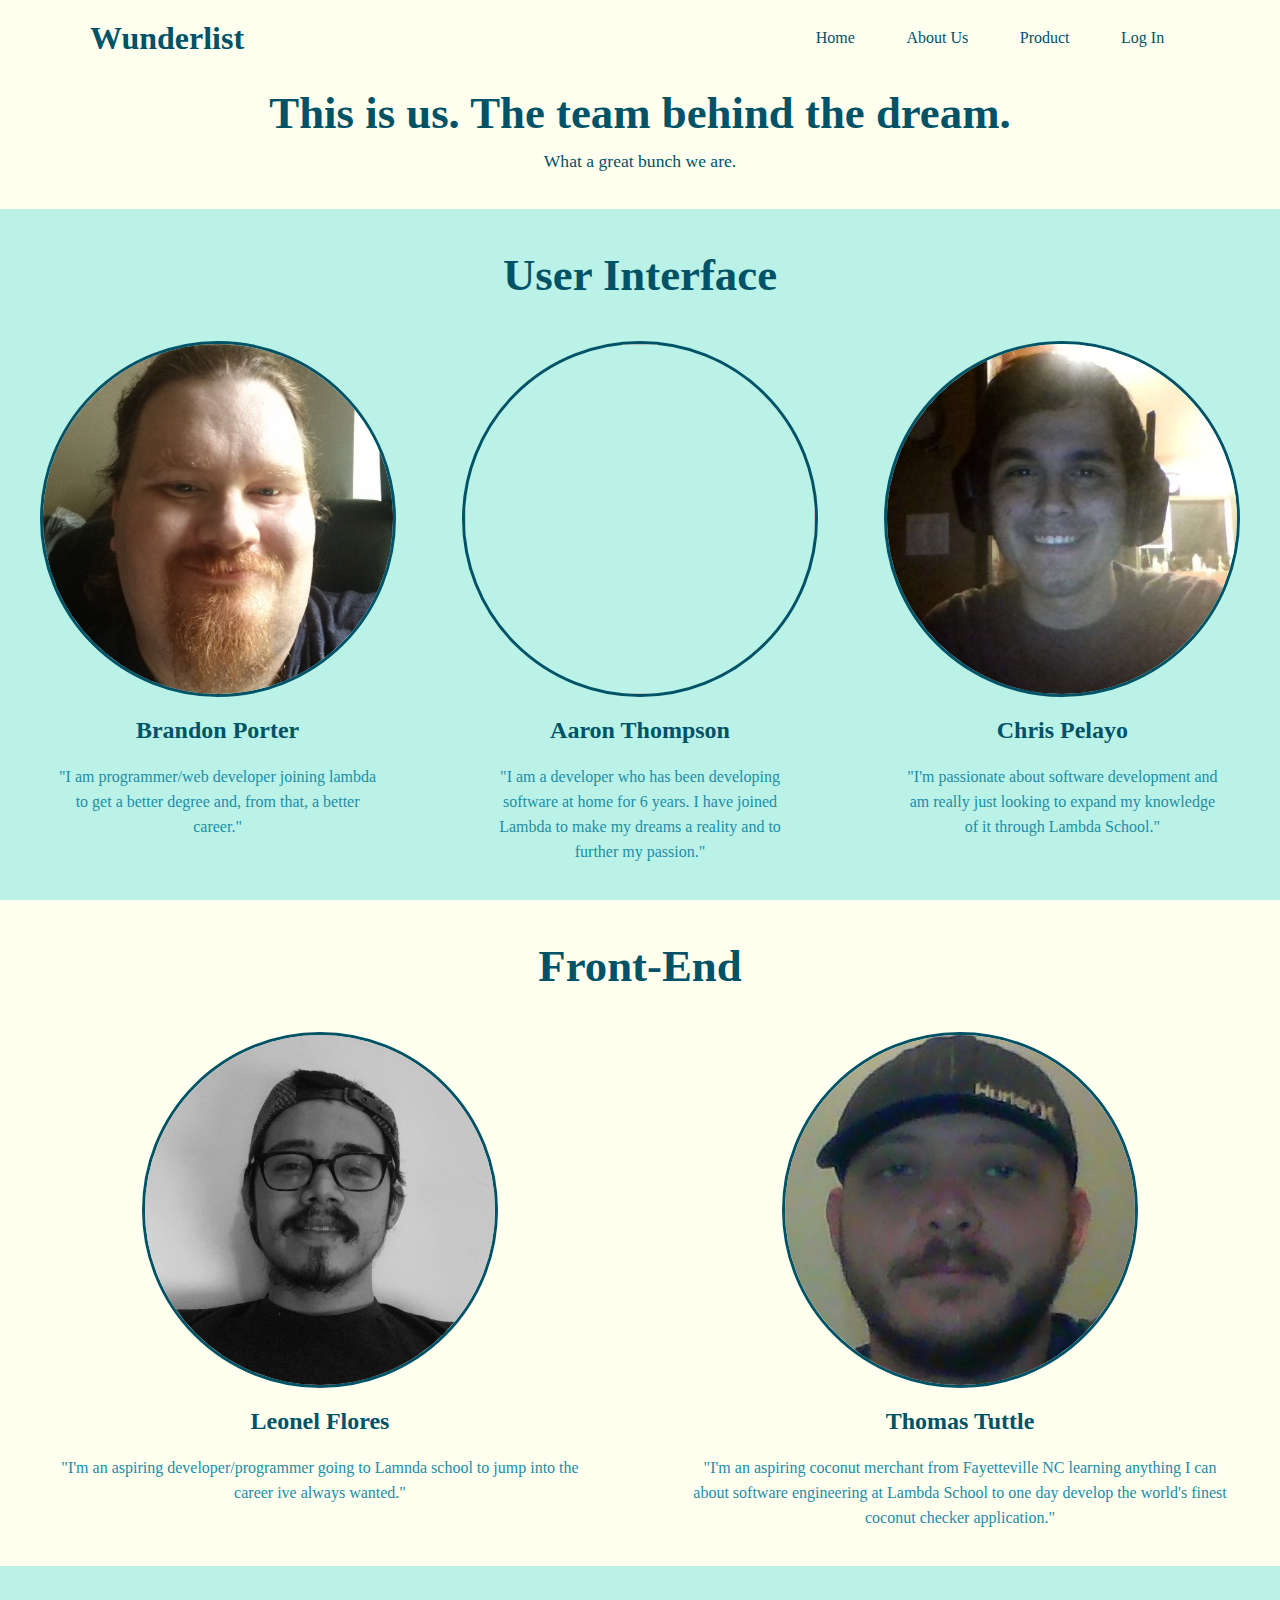
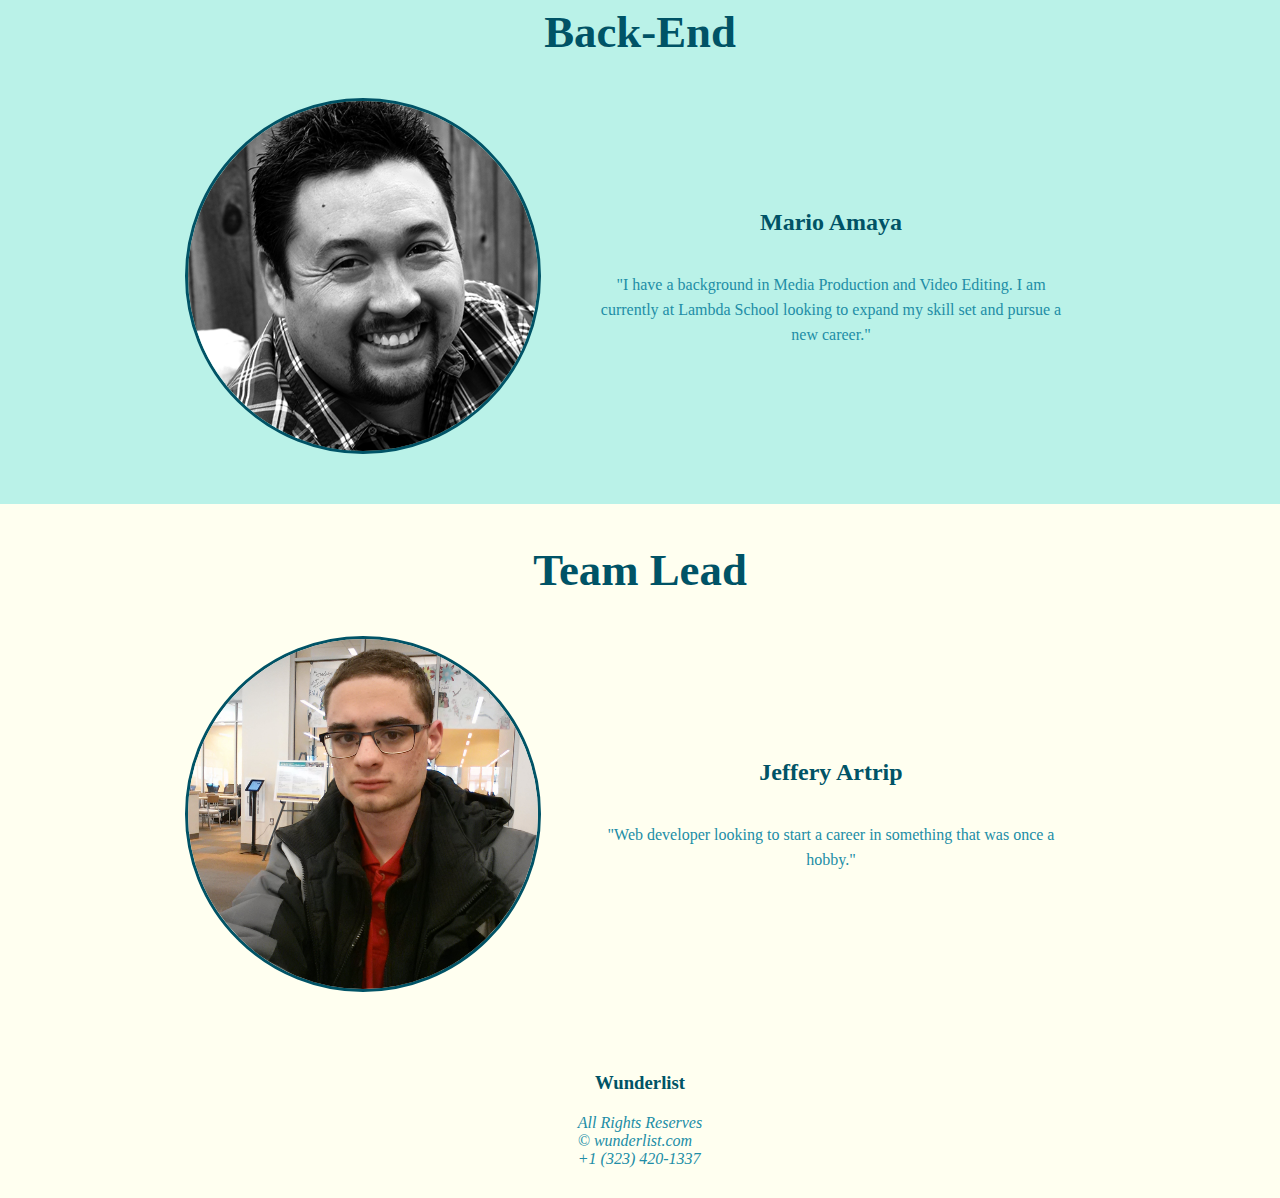
==== commit 9ea6ce49: "fixed about me section for a couple people" ====
--- a/about.html
+++ b/about.html
@@ -1,185 +1,120 @@
-<!DOCTYPE html>
-<html lang="en">
-<head>
-    <meta charset="UTF-8">
-    
-    <meta name="Author" content="Brandon Porter">
-    <meta name="viewport" content="width=device-width, initial-scale=1.0">
-    <meta http-equiv="X-UA-Compatible" content="ie=edge">
-
-    <link href="https://fonts.googleapis.com/css?family=Indie+Flower|Roboto" rel="stylesheet">
-    <link rel="stylesheet" href="css/index.css">
-    
-    <script src="/js/theme.js" async type="module"></script>
-
-    <title>Wunderlist 2.0, Organize Your Life</title>
-</head>
-<body>
-    <header>
-        <nav></nav>
-    </header>
-
-    <h1>This app made by the Wunderful team at Wunderlist</h1>
-    <section id="about">
-        <section class="card-container">
-            <div class="card">
-                <h3>Brandon Porter - UI</h3>
-                <div class="card-data">
-                    <div class="card-img">
-                        <img src="/img/brandon-porter.jpg" alt="Brandon Porter">
-                        <p>
-                            Brandon Porter
-                        </p>
-                    </div>
-                    <div class="card-text">
-                        <h4>
-                            About Me
-                        </h4>
-                        <p>
-                            I am a 34 year old programmer/web developer joining lambda to get a better degree and, from that, a better career.
-                        </p>
-                        <p class="github">
-                            <a href="https://github.com/AshenPheonix?tab=repositories">Github</a>
-                        </p>
-                    </div>
-                </div>
-            </div>
-        </section>
-        <section class="card-container">
-            <div class="card">
-                <h3>Aaron Thompson - UI</h3>
-                <div class="card-data">
-                    <div class="card-img">
-                        <img src="/img/aaron.png" alt="Aaron Thompson">
-                        <p>Aaron Thompson</p>
-                    </div>
-                    <div class="card-text">
-                        <h4>About Me</h4>
-                        <p>
-                            I am a 20 year old developer who has been developing software at home for 6 years. I have joined Lambda to make my dreams a reality and to further my passion.
-                        </p>
-                        <p class="github">
-                            <a href="https://github.com/AaronJThompson?tab=repositories">Github</a>
-                        </p>
-                    </div>
-                </div>
-            </div>
-        </section>
-        <section class="card-container">
-            <div class="card">
-                <h3>Christian Pelayo - UI</h3>
-                <div class="card-data">
-                    <div class="card-img">
-                        <img src="./img/christian.jpg" alt="Christian Pelayo">
-                        <p>
-                            Christian Pelayo
-                        </p>
-                    </div>
-                    <div class="card-text">
-                        <h4>About Me</h4>
-                        <p>
-                            I'm 23 years old and am really just looking expand my knowledge of software development through Lambda School.
-                        </p>
-                        <p class="github">
-                            <a href="https://github.com/onetrckchris?tab=repositories">Github</a>
-                        </p>
-                    </div>
-                </div>
-            </div>
-        </section>
-        <section class="card-container">
-            <div class="card">
-                <h3>Jeffery Artrip - Team Lead</h3>
-                <div class="card-data">
-                    <div class="card-img">
-                        <img src="/img/jeff-a.jpg" alt="Jeffery Artrip">
-                        <p>
-                            Jeffery Artrip
-                        </p>
-                    </div>
-                    <div class="card-text">
-                        <h4>
-                            About Me
-                        </h4>
-                        <p>
-                            Web developer looking to start a career in something that was once a hobby
-                        </p>
-                        <p class="github">
-                            <a href="https://github.com/jeff15133?tab=repositories">Github</a>
-                        </p>
-                    </div>
-                </div>
-            </div>
-        </section>
-        <section class="card-container">
-            <div class="card">
-                <h3>Leonel Flores - Front End</h3>
-                <div class="card-data">
-                    <div class="card-img">
-                        <img src="/img/leonel.jpg" alt="Leonel Flores">
-                        <p>Leonel Flores</p>
-                    </div>
-                    <div class="card-text">
-                        <h4>
-                            About Me
-                        </h4>
-                        <p>
-                            I'm 26 years old and an aspiring developer/programmer going to Lamnda school to jump into the career ive always wanted
-                        </p>
-                        <p class="github">
-                            <a href="https://github.com/lflores12?tab=repositories">Github</a>
-                        </p>
-                    </div>
-                </div>
-            </div>
-        </section>
-        <section class="card-container">
-            <div class="card">
-                <h3>Thomas Tuttle - Front End</h3>
-                <div class="card-data">
-                    <div class="card-img">
-                        <img src="/img/thomas.JPG" alt="Thomas Tuttle">
-                        <p>Thomas Tuttle</p>
-                    </div>
-                    <div class="card-text">
-                        <h4>About Me</h4>
-                        <p>
-                            Software Developer from Fayetteville NC 
-                        </p>
-                        <p class="github">
-                            <a href="https://github.com/Thomas-Tuttle?tab=repositories">Github</a>
-                        </p>
-                    </div>
-                </div>
-            </div>
-        </section>
-        <section class="card-container">
-            <div class="card">
-                <h3>Mario Amaya - Back End</h3>
-                <div class="card-data">
-                    <div class="card-img">
-                        <img src="/img/mario.jpg" alt="Mario Amaya">
-                        <p>
-                            Mario Amaya
-                        </p>
-                    </div>
-                    <div class="card-text">
-                        <h4>
-                            About Me
-                        </h4>
-                        <p>
-                            I am 34 years old, and I have a background in Media Production and Video Editing.  I am currently at Lambda School looking to expand my skill set and peruse a new career.
-                        </p>
-                        <p class="github">
-                            <a href="https://github.com/MAmaya1?tab=repositories">Github</a>
-                        </p>
-                    </div>
-                </div>
-            </div>
-        </section>
-    </section>
-    
-    <footer></footer>
-    <script src="js/runtime.js" type='module'></script>
-</body>
+<html>
+    <head>
+        <title>Wunderlist - About</title>
+        <link rel="icon" href="./favicon.ico">
+        <script src="https://cdnjs.cloudflare.com/ajax/libs/gsap/2.1.3/TweenMax.min.js"></script>
+        <link rel="stylesheet" type="text/css" href="./CSS/index.css" />
+        <script src="./components/Menu/Menu.js" async></script>
+        <script src="./components/Header/Header.js" async></script>
+        <script src="./components/About-Content/AboutPersonImg.js" async></script>
+    </head>
+    <body>
+        <header>
+            <a href="/"><h2 class='app-name'>Wunderlist</h2></a>
+            <img class="menu-btn" src="./assets/imgs/Hamburger_icon.svg.png" alt="menu button">
+            <nav class="menu-nav">
+                <a href="/">Home</a>
+                <a href="./about.html">About Us</a>
+                <a href="./product.html">Product</a>
+                <a href="./login.html">Log In</a>
+            </nav>
+        </header>
+
+        <div class="menu hide">
+            <ul>
+                <li><a href="/">Home</a></li>
+                <li><a href="./about.html">About Us</a></li>
+                <li><a href="./product.html">Product</a></li>
+                <li><a href="./login.html">Log In</a></li>
+            </ul>
+        </div>
+
+        <section class="sign-up">
+            <h1>This is us. The team behind the dream.</h1>
+            <p>What a great bunch we are.</p>
+        </section>
+
+        <section class="about-content">
+            <div class="gray-bg">
+                <div class="role user-interface">
+                    <h1>User Interface</h1>
+                    <div class="about-person">
+                        <img class="person-img" src="./assets/imgs/brandon-porter.jpg"/>
+                        <div class="person-text">
+                            <h2>Brandon Porter</h2>
+                            <p>"I am programmer/web developer joining lambda to get a better degree and, from that, a better career."</p>
+                        </div>
+                    </div>
+        
+                    <div class="about-person">
+                        <img class="person-img" src="./assets/imgs/aaron-thompson.png"/>
+                        <div class="person-text">
+                            <h2>Aaron Thompson</h2>
+                            <p>"I am a developer who has been developing software at home for 6 years. I have joined Lambda to make my dreams a reality and to further my passion."</p>
+                        </div>
+                    </div>
+        
+                    <div class="about-person">
+                        <img class="person-img" src="./assets/imgs/chris-pelayo.jpg"/>
+                        <div class="person-text">
+                            <h2>Chris Pelayo</h2>
+                            <p>"I'm passionate about software development and am really just looking to expand my knowledge of it through Lambda School."</p>
+                        </div>
+                    </div>
+                </div>
+            </div>
+
+            <div class="role front-end">
+                <h1>Front-End</h1>
+                <div class="about-person">
+                    <img class="person-img" src="./assets/imgs/leonel-flores.jpg"/>
+                    <div class="person-text">
+                        <h2>Leonel Flores</h2>
+                        <p>"I'm an aspiring developer/programmer going to Lamnda school to jump into the career ive always wanted."</p>
+                    </div>
+                </div>
+    
+                <div class="about-person">
+                    <img class="person-img" src="./assets/imgs/thomas-tuttle.jpg"/>
+                    <div class="person-text">
+                        <h2>Thomas Tuttle</h2>
+                        <p>"I'm an aspiring coconut merchant from Fayetteville NC learning anything I can about software engineering at Lambda School to one day develop the world's finest coconut checker application."</p>
+                    </div>
+                </div>
+            </div>
+
+            <div class="gray-bg">
+                <div class="role back-end">
+                    <h1>Back-End</h1>
+                    <div class="about-person">
+                        <img class="person-img" src="./assets/imgs/mario-amaya.jpg"/>
+                        <div class="person-text">
+                            <h2>Mario Amaya</h2>
+                            <p>"I have a background in Media Production and Video Editing.  I am currently at Lambda School looking to expand my skill set and pursue a new career."</p>
+                        </div>
+                    </div>
+                </div>
+            </div>
+
+            <div class="role back-end">
+                <h1>Team Lead</h1>
+                <div class="about-person">
+                    <img class="person-img" src="./assets/imgs/jeffery-artrip.jpg"/>
+                    <div class="person-text">
+                        <h2>Jeffery Artrip</h2>
+                        <p>"Web developer looking to start a career in something that was once a hobby."</p>
+                    </div>
+                </div>
+            </div>
+        </section>
+
+        <footer>
+            <h3>Wunderlist</h3>
+            <address>
+                All Rights Reserves <br>
+                © wunderlist.com <br>
+                +1 (323) 420-1337
+            </address>
+        </footer>
+    </body>
 </html>--- a/CSS/index.css
+++ b/CSS/index.css
@@ -0,0 +1,425 @@
+@font-face {
+  font-family: 'Lato';
+  font-style: normal;
+  font-weight: 400;
+  src: local('Lato Regular'), local('Lato-Regular'), url(https://fonts.gstatic.com/s/lato/v15/S6uyw4BMUTPHjx4wWw.ttf) format('truetype');
+}
+html {
+  margin: 0px;
+  padding: 0px;
+}
+html p {
+  line-height: 25px;
+}
+body {
+  padding: 0px;
+  margin: auto;
+  background-color: #FFFFF0;
+  font-family: Lato;
+}
+body a {
+  text-decoration: none;
+  color: #005366;
+}
+body h1 {
+  font-size: 2.8rem;
+  padding: 0px 30px;
+  margin: 10px 0px;
+}
+body .about-header {
+  text-align: center;
+  margin-bottom: 30px;
+}
+body .hide {
+  display: none;
+}
+header {
+  padding: 20px;
+  display: flex;
+  justify-content: space-between;
+  align-items: none;
+  flex-direction: row;
+  max-width: 1100px;
+  margin: auto;
+}
+header h2 {
+  font-size: 2rem;
+  margin: 0;
+}
+header img {
+  cursor: pointer;
+  margin-top: 5px;
+  width: 30px;
+  height: 30px;
+}
+header nav {
+  display: none;
+}
+header nav a {
+  border-bottom: 2px solid #FFFFF0;
+}
+@media (min-width: 1000px) {
+  header img {
+    display: none;
+  }
+  header nav {
+    width: 400px;
+    display: flex;
+    justify-content: space-around;
+    align-items: center;
+    flex-direction: row;
+  }
+  header nav a {
+    border-bottom: 2px solid #FFFFF0;
+  }
+}
+.menu {
+  background-color: #BAF2E8;
+  border-top: 1px solid #C0C0C0;
+  border-bottom: 1px solid #C0C0C0;
+  display: flex;
+  justify-content: center;
+  align-items: center;
+  flex-direction: space-around;
+  height: 300px;
+  position: absolute;
+  z-index: 4;
+  width: 100%;
+}
+.menu ul {
+  list-style: none;
+}
+.menu li {
+  margin: 10px;
+  font-size: 2rem;
+  text-decoration: none;
+}
+.sign-up {
+  color: #005366;
+  padding: 0px 20px;
+  display: flex;
+  justify-content: center;
+  align-items: center;
+  flex-direction: column;
+  text-align: center;
+}
+.sign-up p {
+  margin: 0px 0px 35px 0px;
+  font-size: 1.1rem;
+}
+.sign-up .sign-up-content input {
+  line-height: 50px;
+  width: 300px;
+  align-self: center;
+  border: 1px solid #005366;
+  font-size: 1rem;
+  padding: 0px 10px;
+  margin-bottom: 20px;
+  text-align: center;
+  color: #005366;
+}
+.sign-up .sign-up-content input::placeholder {
+  color: #005366;
+}
+.sign-up .sign-up-content .sign-up-btn {
+  line-height: 50px;
+  background-color: #F56358;
+  color: #FFFFF0;
+  width: 300px;
+  margin: auto;
+  border: 1px solid #F56358;
+  border-radius: 20px;
+  display: block;
+  cursor: pointer;
+}
+@media (min-width: 1000px) {
+  .sign-up .sign-up-content {
+    display: flex;
+    justify-content: none;
+    align-items: none;
+    flex-direction: row;
+  }
+  .sign-up .sign-up-content input {
+    margin: 0px 10px;
+  }
+  .sign-up .sign-up-content .sign-up-btn {
+    margin: 0px 10px;
+  }
+}
+.testimony-img {
+  height: 300px;
+  width: 100%;
+  background-color: #BAF2E8;
+  border: 2px solid #005366;
+}
+.testimonies {
+  display: flex;
+  justify-content: none;
+  align-items: none;
+  flex-direction: column;
+  padding: 30px 30px 0px 30px;
+  max-width: 1100px;
+  margin: auto;
+}
+.testimonies .testimony-text {
+  color: #218DA6;
+  padding: 0px 75px;
+  text-align: center;
+}
+.testimonies .testimony-text .testimony-giver {
+  color: #005366;
+  margin: 0px;
+  padding: 0px 0px 30px 0px;
+}
+@media (min-width: 800px) {
+  .testimonies {
+    display: flex;
+    justify-content: space-around;
+    align-items: none;
+    flex-direction: row;
+    flex-wrap: wrap;
+  }
+  .testimonies .testimony {
+    width: 45%;
+  }
+  .testimonies .testimony-text {
+    padding: 0px 30px;
+    text-align: center;
+  }
+}
+@media (min-width: 1000px) {
+  .testimonies {
+    display: flex;
+    justify-content: space-around;
+    align-items: none;
+    flex-direction: row;
+  }
+  .testimonies .testimony {
+    width: 30%;
+  }
+  .testimonies .testimony-text {
+    padding: 0px 30px;
+    text-align: center;
+  }
+}
+.about-content {
+  display: flex;
+  justify-content: none;
+  align-items: center;
+  flex-direction: column;
+}
+.about-content .gray-bg {
+  background-color: #BAF2E8;
+  width: 100%;
+}
+.about-content .role {
+  max-width: 1400px;
+  margin: auto;
+  padding-top: 30px;
+  display: flex;
+  justify-content: none;
+  align-items: none;
+  flex-direction: column;
+}
+.about-content .role h1 {
+  text-align: center;
+  color: #005366;
+}
+@media (min-width: 1000px) {
+  .about-content .role {
+    display: flex;
+    justify-content: space-around;
+    align-items: none;
+    flex-direction: row;
+    flex-wrap: wrap;
+  }
+  .about-content .role h1 {
+    width: 100%;
+    margin-bottom: 30px;
+  }
+}
+@media (min-width: 1200px) {
+  .about-content .role {
+    display: flex;
+    justify-content: center;
+    align-items: none;
+    flex-direction: row;
+    flex-wrap: wrap;
+  }
+  .about-content .role h1 {
+    width: 100%;
+    margin-bottom: 40px;
+  }
+}
+@media (min-width: 1000px) {
+  .about-content .user-interface .about-person {
+    width: 50%;
+  }
+  .about-content .user-interface .about-person .person-text {
+    padding: 0px 50px;
+  }
+}
+@media (min-width: 1200px) {
+  .about-content .user-interface .about-person {
+    width: 33%;
+  }
+}
+@media (min-width: 1000px) {
+  .about-content .front-end .about-person {
+    width: 50%;
+  }
+  .about-content .front-end .about-person .person-text {
+    padding: 0px 50px;
+  }
+}
+@media (min-width: 1200px) {
+  .about-content .front-end .about-person {
+    width: 50%;
+  }
+}
+@media (min-width: 1000px) {
+  .about-content .back-end .about-person {
+    display: flex;
+    justify-content: none;
+    align-items: none;
+    flex-direction: row;
+    width: 75%;
+    margin-bottom: 50px;
+    padding-left: 50px;
+  }
+  .about-content .back-end .about-person .person-text {
+    width: 50%;
+    padding: 0px 50px;
+    display: flex;
+    justify-content: center;
+    align-items: center;
+    flex-direction: column;
+  }
+}
+@media (min-width: 1400px) {
+  .about-content .back-end .about-person {
+    padding-left: 100px;
+  }
+  .about-content .back-end .about-person .person-text {
+    width: 50%;
+    padding: 0px 100px;
+  }
+}
+.about-content .about-person {
+  text-align: center;
+  margin-bottom: 20px;
+}
+.about-content .about-person .person-img {
+  height: 350px;
+  width: 350px;
+  border: 3px solid #005366;
+  border-radius: 50%;
+}
+.about-content .about-person .person-text {
+  padding: 0px 20px;
+}
+.about-content .about-person .person-text h2 {
+  color: #005366;
+}
+.about-content .about-person .person-text p {
+  color: #218DA6;
+}
+@media (min-width: 800px) {
+  .about-content .about-person .person-text {
+    padding: 0px 100px;
+  }
+}
+@media (min-width: 1200px) {
+  .about-content .about-person .person-text {
+    padding: 0px 75px;
+  }
+}
+.join-others {
+  text-align: center;
+  color: #005366;
+  background-color: #BAF2E8;
+  padding: 50px 20px;
+}
+.join-others h2 {
+  font-size: 2rem;
+  margin: 0px;
+  margin-bottom: 20px;
+}
+.join-others h2 .colored-h2 {
+  color: #F56358;
+}
+.join-others .sign-up-content input {
+  line-height: 50px;
+  width: 300px;
+  align-self: center;
+  border: 1px solid #005366;
+  font-size: 1rem;
+  padding: 0px 10px;
+  margin-bottom: 20px;
+  text-align: center;
+  color: #005366;
+}
+.join-others .sign-up-content input::placeholder {
+  color: #005366;
+}
+.join-others .sign-up-content .sign-up-btn {
+  line-height: 50px;
+  background-color: #F56358;
+  color: #FFFFF0;
+  width: 300px;
+  margin: auto;
+  border: 1px solid #F56358;
+  border-radius: 20px;
+  display: block;
+  cursor: pointer;
+}
+@media (min-width: 1000px) {
+  .join-others .sign-up-content {
+    display: flex;
+    justify-content: center;
+    align-items: none;
+    flex-direction: row;
+  }
+  .join-others .sign-up-content input {
+    margin: 0px 10px;
+  }
+  .join-others .sign-up-content .sign-up-btn {
+    margin: 0px 10px;
+  }
+}
+@media (min-width: 800px) {
+  .join-others {
+    padding: 50px 125px;
+  }
+}
+@media (min-width: 1000px) {
+  .join-others {
+    padding: 50px 200px;
+  }
+}
+.features {
+  padding: 30px 30px 60px 30px;
+  max-width: 1100px;
+  margin: auto;
+}
+.features h2 {
+  color: #005366;
+  font-size: 2rem;
+}
+.features p {
+  color: #218DA6;
+}
+footer {
+  display: flex;
+  justify-content: center;
+  align-items: center;
+  flex-direction: column;
+  padding: 30px;
+}
+footer h3 {
+  color: #005366;
+  margin: 0px 0px 20px 0px;
+}
+footer address {
+  color: #218DA6;
+}
